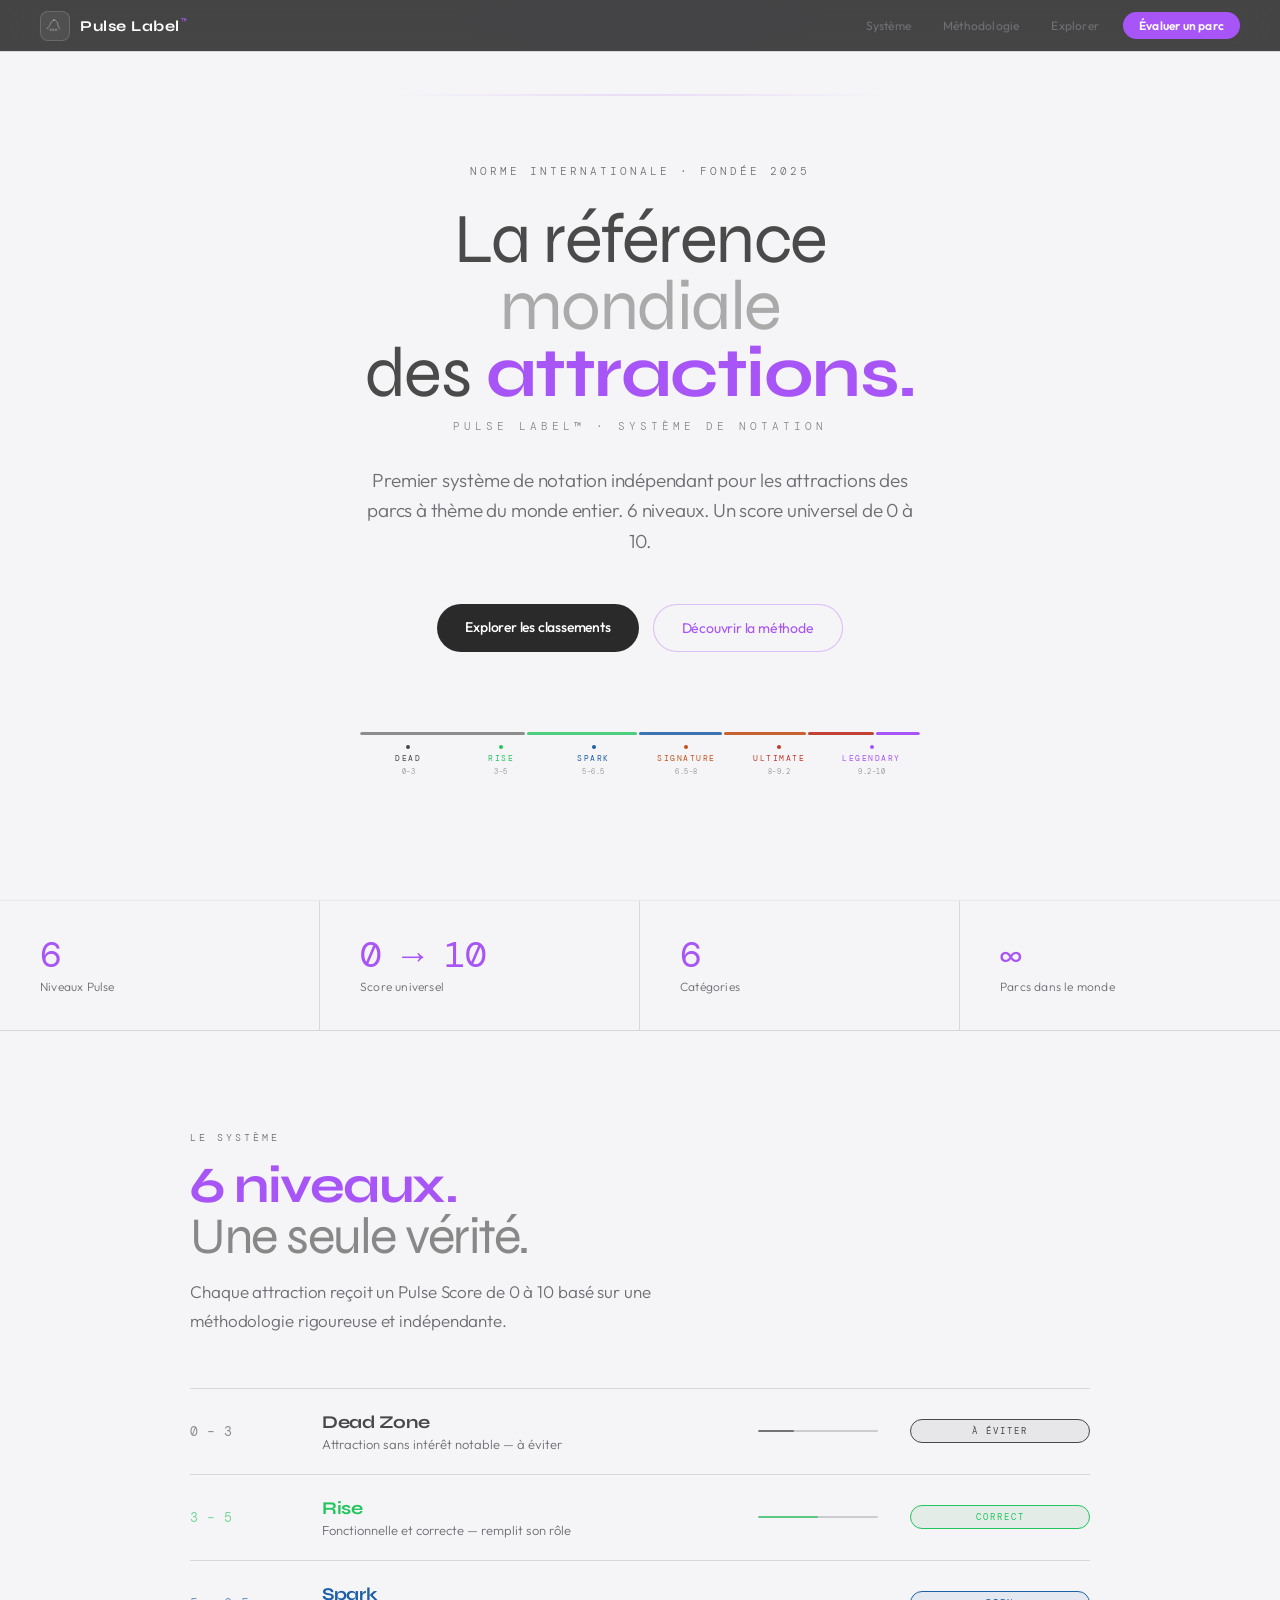
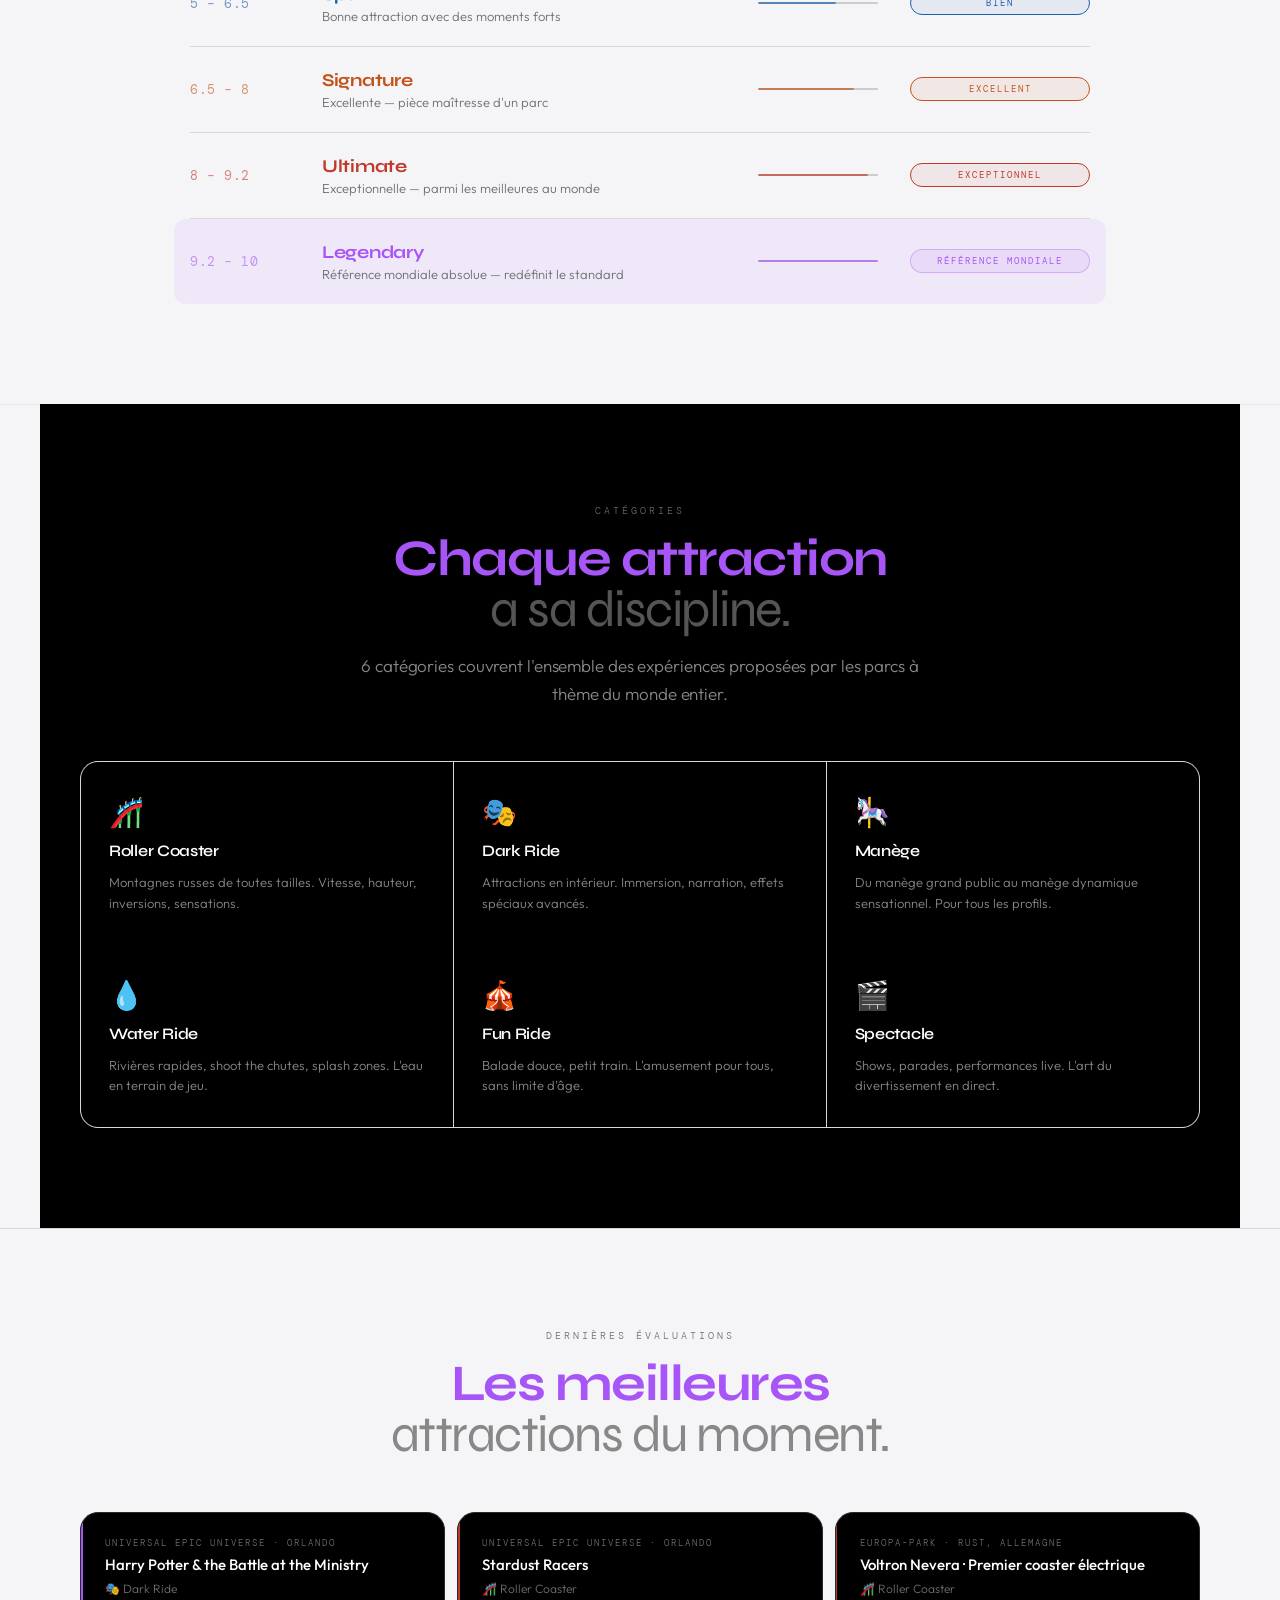
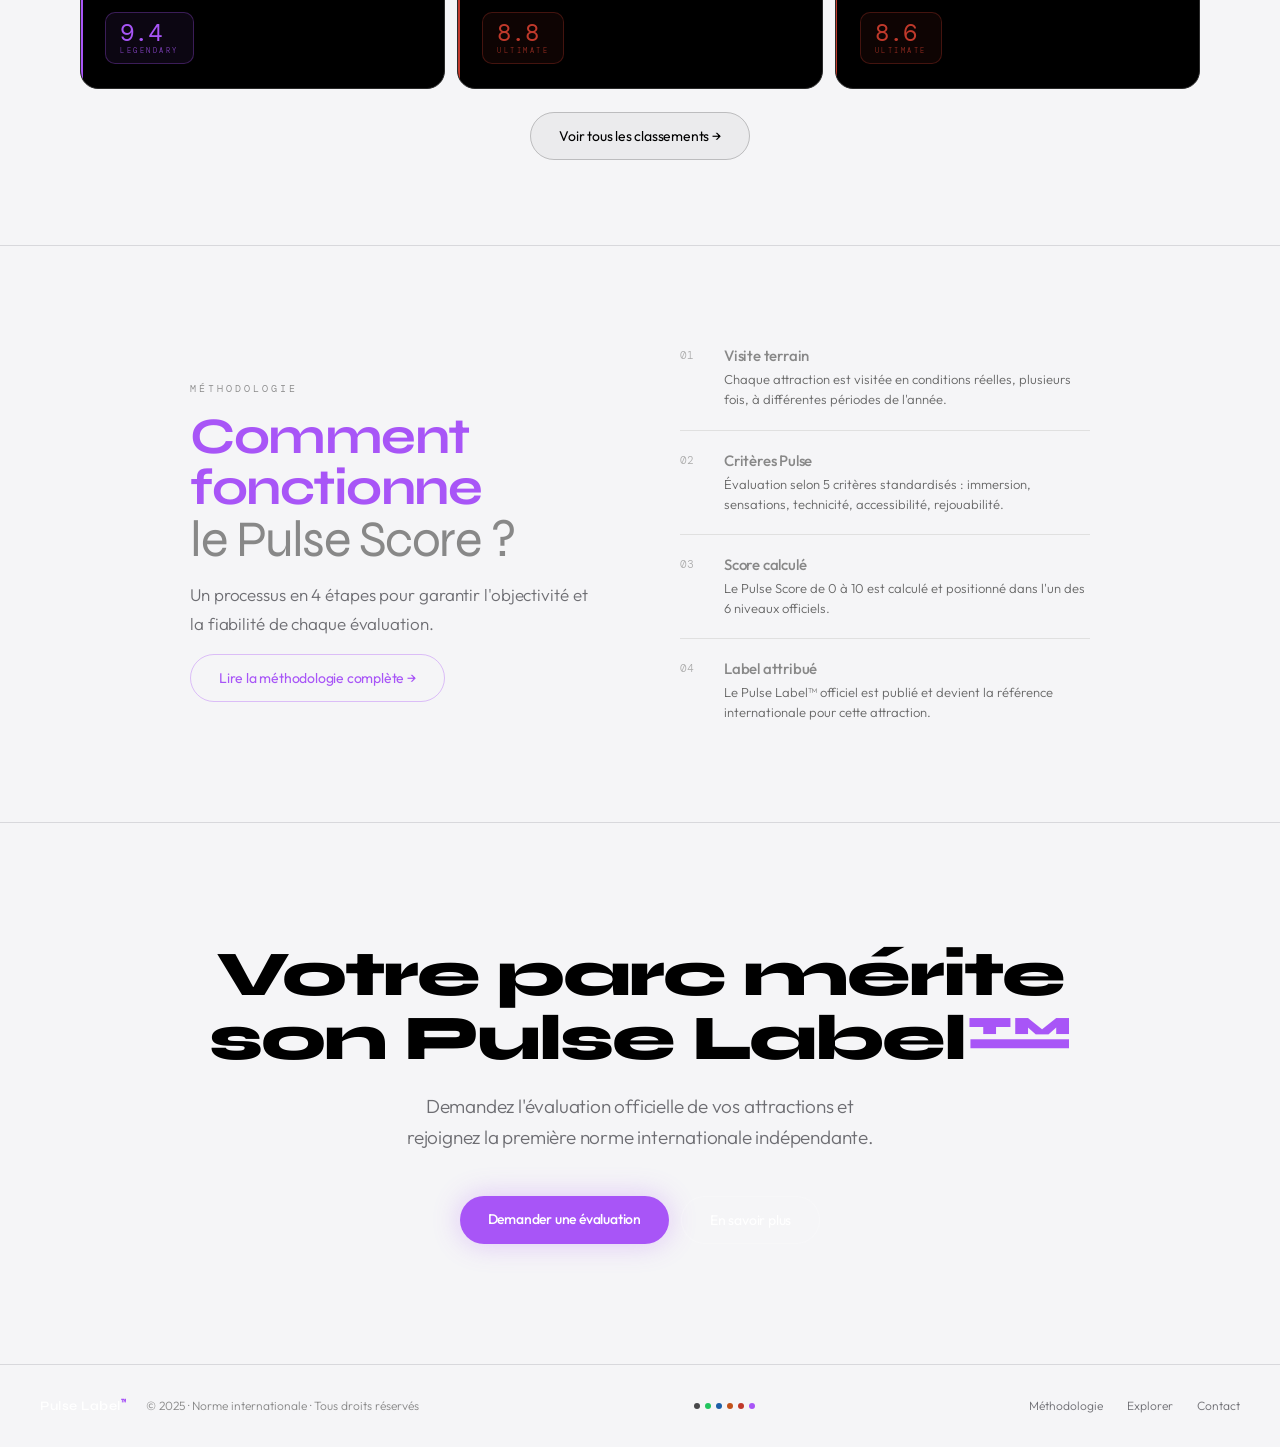
==== index.html @ fec99bea "version 3.0" ====
<!DOCTYPE html>
<html lang="fr">
<head>
<meta charset="UTF-8">
<meta name="viewport" content="width=device-width, initial-scale=1.0">
<title>Pulse Label™ — La norme mondiale des attractions</title>
<meta name="description" content="Pulse Label™ est le premier système de notation indépendant pour les attractions des parcs à thème du monde entier. 6 niveaux. Un score universel de 0 à 10.">
<link rel="preconnect" href="https://fonts.googleapis.com">
<link rel="preconnect" href="https://fonts.gstatic.com" crossorigin>
<link href="https://fonts.googleapis.com/css2?family=Syne:wght@300;400;500;600;700;800&family=DM+Mono:wght@300;400;500&family=Outfit:wght@300;400;500&display=swap" rel="stylesheet">
<style>
/* ── RESET ── */
*,*::before,*::after{margin:0;padding:0;box-sizing:border-box;}
:root{
  --bg:    #f5f5f7;
  --bg1:   #efefef;
  --bg2:   #e8e8ec;
  --line:  #d8d8dc;
  --line2: #cccccc;
  --line3: #bbbbbb;
  --text:  #0a0a0a;
  --soft:  #6e6e73;
  --dim:   #888888;
  --v:     #a855f7;
  --vf:    rgba(168,85,247,.08);

  --dead:  #48484a;
  --rise:  #22c55e;
  --spark: #1d5fa8;
  --sig:   #c2521a;
  --ult:   #c0392b;
  --leg:   #a855f7;

  --f-head: 'Syne', 'Segoe UI', Arial, sans-serif;
  --f-body: 'Outfit', 'Segoe UI', Arial, sans-serif;
  --f-mono: 'DM Mono', 'Courier New', monospace;
  --ease: cubic-bezier(.25,.1,.25,1);
}

html { font-size: 16px; -webkit-font-smoothing: antialiased; scroll-behavior: smooth; }
body { background: var(--bg); color: var(--text); font-family: var(--f-body); overflow-x: hidden; }

/* ── NAV ── */
nav {
  position: fixed; top: 0; left: 0; right: 0; z-index: 200;
  height: 52px; padding: 0 40px;
  display: flex; align-items: center; justify-content: space-between;
  background: rgba(0,0,0,.72); backdrop-filter: saturate(180%) blur(20px);
  border-bottom: .5px solid var(--line);
}
.logo { display: flex; align-items: center; gap: 10px; text-decoration: none; }
.logo-mark {
  width: 30px; height: 30px; border-radius: 8px;
  background: rgba(255,255,255,.06);
  border: .5px solid rgba(255,255,255,.15);
  display: flex; align-items: center; justify-content: center;
  flex-shrink: 0;
}
.logo-text {
  font-family: var(--f-head); font-size: 15px; font-weight: 700;
  color: #fff; letter-spacing: .5px;
}
.logo-tm {
  font-family: var(--f-mono); font-size: 9px; color: var(--v);
  vertical-align: super; margin-left: 1px; font-weight: 300;
}
.nav-links { display: flex; align-items: center; gap: 0; }
.nav-links a {
  font-size: 12px; color: var(--soft); text-decoration: none;
  padding: 0 16px; height: 52px; display: flex; align-items: center;
  letter-spacing: .2px; transition: color .2s var(--ease);
  font-weight: 400;
}
.nav-links a:hover { color: var(--text); }
.nav-cta {
  background: var(--v) !important; color: #fff !important;
  padding: 6px 16px !important; height: auto !important;
  border-radius: 980px; font-size: 12px !important;
  font-weight: 600 !important; letter-spacing: .2px !important;
  margin-left: 8px; transition: background .2s var(--ease) !important;
}
.nav-cta:hover { background: #9333ea !important; }

/* ── HERO ── */
.hero {
  min-height: 100vh;
  display: flex; flex-direction: column;
  align-items: center; justify-content: center;
  padding: 120px 40px 80px;
  text-align: center;
  position: relative; overflow: hidden;
}

/* ── HERO GLOW — radial halo subtil ── */
.hero-light {
  position: absolute;
  top: -20%; left: 50%; transform: translateX(-50%);
  width: 700px; height: 500px;
  background: radial-gradient(ellipse 50% 40% at 50% 20%,
    rgba(168,85,247,.07) 0%,
    rgba(168,85,247,.03) 50%,
    transparent 70%);
  pointer-events: none;
}
.hero-light::before {
  content: '';
  position: absolute;
  top: 55%; left: 50%; transform: translate(-50%,-50%);
  width: 500px; height: 1px;
  background: linear-gradient(90deg,
    transparent 0%,
    rgba(168,85,247,.2) 30%,
    rgba(168,85,247,.3) 50%,
    rgba(168,85,247,.2) 70%,
    transparent 100%);
}
.hero-light::after { display: none; }

.hero-body { position: relative; z-index: 1; max-width: 680px; }

.hero-eyebrow {
  font-family: var(--f-mono); font-size: 11px; font-weight: 300;
  color: var(--soft); letter-spacing: 3px; text-transform: uppercase;
  margin-bottom: 28px; display: block;
}

.hero-h1 {
  font-family: var(--f-head);
  font-size: clamp(36px, 5.5vw, 72px);
  font-weight: 700; line-height: .95;
  letter-spacing: -1.5px; color: #ffffff;
  margin-bottom: 12px;
}
.hero-h1 .muted { color: #aaaaaa; font-weight: 400; }
.hero-h1 .v {
  color: var(--v);
}

.hero-tm-line {
  font-family: var(--f-mono); font-size: 11px; font-weight: 300;
  color: var(--dim); letter-spacing: 4px; text-transform: uppercase;
  margin-bottom: 32px;
}

.hero-sub {
  font-size: 19px; font-weight: 300; color: var(--soft);
  line-height: 1.6; max-width: 560px; margin: 0 auto 48px;
  letter-spacing: -.2px;
}

.hero-btns {
  display: flex; gap: 14px; justify-content: center;
  flex-wrap: wrap; margin-bottom: 80px;
}
.btn-fill {
  background: var(--v); color: #fff;
  padding: 14px 28px; border-radius: 980px;
  font-size: 14px; font-weight: 500; letter-spacing: -.2px;
  text-decoration: none; transition: background .2s var(--ease);
  box-shadow: 0 0 28px rgba(168,85,247,.3);
}
.btn-fill:hover { background: #9333ea; }
.btn-line {
  border: 1px solid rgba(255,255,255,.18); color: #fff;
  padding: 14px 28px; border-radius: 980px;
  font-size: 14px; font-weight: 400; letter-spacing: -.2px;
  text-decoration: none; background: rgba(255,255,255,.04);
  transition: border-color .2s var(--ease), background .2s;
}
.btn-line:hover { border-color: rgba(255,255,255,.4); background: rgba(255,255,255,.08); }

/* Score spectrum — barre premium */
.spectrum {
  display: flex; flex-direction: column;
  align-items: center; gap: 10px;
  width: 100%; max-width: 560px;
  margin: 0 auto;
}
.spectrum-bar {
  display: flex; width: 100%; height: 3px;
  border-radius: 3px; overflow: hidden; gap: 2px;
}
.spectrum-seg {
  flex: 1; border-radius: 3px;
  transition: flex .3s var(--ease), opacity .3s;
}
.spectrum-seg:hover { flex: 1.8; opacity: 1 !important; }
.spectrum-labels {
  display: flex; width: 100%; justify-content: space-between;
  padding: 0 2px;
}
.sp-lbl {
  display: flex; flex-direction: column; align-items: center; gap: 4px;
  flex: 1;
}
.sp-lbl-dot {
  width: 4px; height: 4px; border-radius: 50%;
}
.sp-lbl-name {
  font-family: var(--f-mono); font-size: 8px; font-weight: 400;
  letter-spacing: 1.5px; text-transform: uppercase;
  white-space: nowrap;
}
.sp-lbl-score {
  font-family: var(--f-mono); font-size: 7px; font-weight: 300;
  color: var(--dim); letter-spacing: .5px;
}

/* ── DIVIDER ── */
.rule { height: .5px; background: var(--line); }

/* ── STATS ── */
.stats {
  display: grid; grid-template-columns: repeat(4,1fr);
  border-bottom: .5px solid var(--line);
}
.stat {
  padding: 36px 40px; border-right: .5px solid var(--line);
  display: flex; flex-direction: column; gap: 6px;
}
.stat:last-child { border-right: none; }
.stat-n {
  font-family: var(--f-mono); font-size: 36px; font-weight: 400;
  color: var(--v); line-height: 1; letter-spacing: -1px;
}
.stat-l {
  font-size: 12px; font-weight: 300; color: var(--soft);
  letter-spacing: .2px;
}

/* ── SECTION WRAPPER ── */
.section {
  max-width: 980px; margin: 0 auto;
  padding: 100px 40px;
}
.section-wide {
  max-width: 1200px; margin: 0 auto;
  padding: 100px 40px;
}
.section-center { text-align: center; }
.section-center .sec-sub { margin: 0 auto; }

.sec-eyebrow {
  font-family: var(--f-mono); font-size: 10px; font-weight: 300;
  color: var(--soft); letter-spacing: 3px; text-transform: uppercase;
  margin-bottom: 16px; display: block;
}
.sec-h2 {
  font-family: var(--f-head); font-size: clamp(32px,4vw,52px);
  font-weight: 700; color: inherit; line-height: 1.0;
  letter-spacing: -1.5px; margin-bottom: 16px;
}
.sec-h2 em { font-style: normal; color: var(--dim); font-weight: 300; }
.sec-sub {
  font-size: 17px; font-weight: 300; color: var(--soft);
  line-height: 1.7; max-width: 560px; letter-spacing: -.1px;
}

/* ── LEVELS ── */
.levels-wrap { border-top: .5px solid var(--line); }
.level-row {
  display: grid; grid-template-columns: 100px 1fr 120px 180px;
  align-items: center; gap: 32px;
  padding: 22px 0; border-bottom: .5px solid var(--line);
  transition: background .2s var(--ease);
}
.level-row:hover { background: var(--bg1); padding-left: 16px; padding-right: 16px; margin: 0 -16px; border-radius: 12px; }
.level-row:last-child { border-bottom: none; }
.lr-num {
  font-family: var(--f-mono); font-size: 13px; font-weight: 400;
  letter-spacing: .5px; opacity: .6;
}
.lr-body {}
.lr-name {
  font-family: var(--f-head); font-size: 18px; font-weight: 700;
  letter-spacing: -.3px; margin-bottom: 3px;
}
.lr-desc { font-size: 13px; font-weight: 300; color: var(--soft); }
.lr-bar-track {
  height: 2px; background: var(--line2); border-radius: 2px; overflow: hidden;
}
.lr-bar { height: 100%; border-radius: 2px; opacity: .65; }
.lr-tag {
  font-family: var(--f-mono); font-size: 9px; font-weight: 400;
  letter-spacing: 2px; text-transform: uppercase;
  padding: 5px 12px; border-radius: 980px; border: .5px solid;
  text-align: center; white-space: nowrap;
}

/* ── CATEGORIES ── */
.cat-grid {
  display: grid; grid-template-columns: repeat(3,1fr);
  gap: .5px; background: var(--line);
  border: .5px solid var(--line); border-radius: 18px; overflow: hidden;
  margin-top: 52px;
}
.cat-cell {
  background: #000; padding: 32px 28px;
  display: flex; flex-direction: column; gap: 12px;
  transition: background .25s var(--ease);
}
.cat-cell:hover { background: #1a1a1a; }
.cat-icon { font-size: 28px; }
.cat-name {
  font-family: var(--f-head); font-size: 16px; font-weight: 600;
  color: #fff; letter-spacing: -.3px;
}
.cat-desc { font-size: 13px; font-weight: 300; color: #888; line-height: 1.55; }

/* ── SHOWCASE ── */
.sc-grid {
  display: grid; grid-template-columns: repeat(3,1fr);
  gap: 12px; margin-top: 52px;
}
.sc-card {
  background: #000; border: .5px solid #2a2a2a;
  border-radius: 18px; padding: 24px;
  display: flex; flex-direction: column; gap: 6px;
  transition: border-color .2s var(--ease), transform .25s var(--ease);
  position: relative; overflow: hidden;
}
.sc-card::before {
  content: ''; position: absolute; left: 0; top: 0; bottom: 0;
  width: 1.5px; border-radius: 18px 0 0 18px;
}
.sc-card:hover { border-color: #444; transform: translateY(-3px); }
.sc-park {
  font-family: var(--f-mono); font-size: 9px; font-weight: 300;
  color: var(--soft); letter-spacing: 2px; text-transform: uppercase;
}
.sc-name { font-size: 15px; font-weight: 500; color: #fff; line-height: 1.3; flex: 1; }
.sc-cat { font-size: 12px; font-weight: 300; color: var(--soft); margin-bottom: 10px; }
.sc-badge {
  display: inline-flex; flex-direction: column; gap: 1px;
  padding: 8px 14px; border-radius: 10px; border: .5px solid;
  align-self: flex-start;
}
.sc-score { font-family: var(--f-mono); font-size: 24px; font-weight: 400; line-height: 1; }
.sc-level { font-family: var(--f-mono); font-size: 7px; font-weight: 300; letter-spacing: 2.5px; text-transform: uppercase; opacity: .8; }

/* ── METHOD STRIP ── */
.method-strip {
  border-top: .5px solid var(--line);
  border-bottom: .5px solid var(--line);
}
.method-inner {
  max-width: 980px; margin: 0 auto; padding: 80px 40px;
  display: grid; grid-template-columns: 1fr 1fr;
  gap: 80px; align-items: center; color: #000;
}
.method-steps { display: flex; flex-direction: column; gap: 0; }
.method-step {
  display: flex; align-items: flex-start; gap: 20px;
  padding: 20px 0; border-bottom: .5px solid #e0e0e0;
}
.method-step:last-child { border-bottom: none; }
.ms-num {
  font-family: var(--f-mono); font-size: 11px; font-weight: 300;
  color: #aaa; min-width: 24px; padding-top: 2px;
}
.ms-body {}
.ms-title { font-size: 15px; font-weight: 500; color: #fff; margin-bottom: 4px; letter-spacing: -.2px; }
.ms-desc { font-size: 13px; font-weight: 300; color: #666; line-height: 1.55; }

/* ── CTA ── */
.cta-sec {
  text-align: center; padding: 120px 40px;
  position: relative; overflow: hidden;
}
.cta-light {
  position: absolute; bottom: 0; left: 50%; transform: translateX(-50%);
  width: 1px; height: 50%;
  background: linear-gradient(0deg, transparent 0%, rgba(168,85,247,.4) 60%, transparent 100%);
  pointer-events: none;
}
.cta-sec h2 {
  font-family: var(--f-head); font-size: clamp(36px,5vw,64px);
  font-weight: 700; color: #fff; letter-spacing: -2px;
  line-height: 1.0; margin-bottom: 20px;
  position: relative; z-index: 1;
}
.cta-sec h2 .v { color: var(--v); }
.cta-sec p {
  font-size: 19px; font-weight: 300; color: var(--soft);
  max-width: 480px; margin: 0 auto 44px; line-height: 1.6;
  letter-spacing: -.2px; position: relative; z-index: 1;
}
.cta-btns { display: flex; gap: 12px; justify-content: center; position: relative; z-index: 1; }

/* ── FOOTER ── */
footer {
  border-top: .5px solid var(--line);
  padding: 32px 40px; background: var(--bg);
  display: flex; align-items: center;
  justify-content: space-between; flex-wrap: wrap; gap: 16px;
}
.ft-left { display: flex; align-items: center; gap: 20px; }
.ft-name {
  font-family: var(--f-head); font-size: 13px; font-weight: 600;
  color: #fff; letter-spacing: .5px;
}
.ft-tm { font-family: var(--f-mono); font-size: 8px; color: var(--v); vertical-align: super; }
.ft-copy { font-size: 12px; font-weight: 300; color: #888; }
.ft-dots { display: flex; gap: 5px; align-items: center; }
.fd { width: 6px; height: 6px; border-radius: 50%; }
.ft-links { display: flex; gap: 24px; }
.ft-links a {
  font-size: 12px; font-weight: 300; color: var(--soft);
  text-decoration: none; transition: color .2s;
}
.ft-links a:hover { color: var(--text); }

/* ── REVEAL ── */
.reveal { opacity: 0; transform: translateY(16px); transition: opacity .7s var(--ease), transform .7s var(--ease); }
.reveal.in { opacity: 1; transform: none; }
.d1{transition-delay:.06s}.d2{transition-delay:.12s}.d3{transition-delay:.18s}
.d4{transition-delay:.24s}.d5{transition-delay:.30s}.d6{transition-delay:.36s}

/* ── RESPONSIVE ── */
@media(max-width:900px){
  /* Nav */
  nav { padding: 0 20px; height: 48px; }
  .nav-links { display: none; }
  .logo-text { font-size: 13px; }

  /* Hero */
  .hero { padding: 88px 20px 52px; }
  .hero-body { max-width: 100%; }
  .hero-eyebrow { font-size: 9px; letter-spacing: 2px; margin-bottom: 20px; }
  .hero-h1 { letter-spacing: -1px; margin-bottom: 10px; }
  .hero-tm-line { font-size: 9px; letter-spacing: 2px; margin-bottom: 20px; }
  .hero-sub { font-size: 15px; margin-bottom: 32px; max-width: 100%; }
  .hero-btns {
    margin-bottom: 44px; flex-direction: column;
    align-items: stretch; gap: 10px;
  }
  .btn-fill, .btn-line {
    width: 100%; text-align: center;
    padding: 14px 20px; font-size: 13px;
    display: flex; align-items: center; justify-content: center;
  }

  /* Spectrum */
  .spectrum { max-width: 100%; }
  .sp-lbl-score { display: none; }
  .sp-lbl-name { font-size: 7px; letter-spacing: 1px; }

  /* Stats */
  .stats { grid-template-columns: 1fr 1fr; }
  .stat {
    border-right: none; border-bottom: .5px solid var(--line);
    padding: 20px 16px;
  }
  .stat-n { font-size: 26px; }
  .stat-l { font-size: 10px; }

  /* Sections */
  .section { padding: 56px 20px; }
  .section-wide { padding: 56px 20px; }
  .sec-eyebrow { font-size: 9px; }
  .sec-h2 { font-size: clamp(26px, 7vw, 40px); letter-spacing: -.5px; }
  .sec-lead { font-size: 14px; max-width: 100%; }

  /* Levels */
  .level-row {
    grid-template-columns: 72px 1fr;
    gap: 12px; padding: 14px 0;
  }
  .lr-bar-track, .lr-tag { display: none; }
  .lr-num { font-size: 11px; }
  .lr-name { font-size: 15px; }
  .lr-desc { font-size: 12px; }

  /* Categories */
  .cat-grid { grid-template-columns: 1fr 1fr; gap: .5px; }
  .cat-cell { padding: 20px 16px; }
  .cat-icon { font-size: 22px; }
  .cat-name { font-size: 13px; }
  .cat-desc { font-size: 11px; }

  /* Showcase */
  .sc-grid { grid-template-columns: 1fr; gap: 10px; }
  .sc-card { padding: 18px; }
  .sc-park { font-size: 8px; }
  .sc-name { font-size: 13px; }

  /* Method */
  .method-strip .method-inner {
    grid-template-columns: 1fr; gap: 32px;
    padding: 56px 20px;
  }
  .ms-title { font-size: 14px; }
  .ms-desc { font-size: 12px; }

  /* CTA */
  .cta-sec { padding: 72px 20px; }
  .cta-sec h2 { font-size: clamp(28px, 7vw, 44px); letter-spacing: -.5px; }
  .cta-sec p { font-size: 15px; }
  .cta-btns { flex-direction: column; align-items: stretch; gap: 10px; }
  .cta-btns .btn-fill, .cta-btns .btn-line {
    width: 100%; text-align: center;
    display: flex; align-items: center; justify-content: center;
  }

  /* Footer */
  footer {
    padding: 28px 20px; flex-direction: column;
    text-align: center; gap: 16px;
  }
  .ft-left { flex-direction: column; gap: 6px; align-items: center; }
  .ft-links { justify-content: center; flex-wrap: wrap; gap: 16px; }
  .ft-dots { justify-content: center; }
}

@media(max-width:480px){
  .hero-h1 { letter-spacing: -.5px; }
  .cat-grid { grid-template-columns: 1fr; }
  .stats { grid-template-columns: 1fr 1fr; }
  .sp-lbl-name { font-size: 6px; }
}
</style>
</head>
<body>

<!-- ── NAV ── -->
<nav>
  <a href="/" class="logo">
    <div class="logo-mark">
      <svg width="20" height="13" viewBox="0 0 260 180" fill="none">
        <path d="M20 128 C30 128 38 118 50 100 C60 84 68 64 80 44 C90 28 100 18 114 14 C128 10 140 18 152 34 C164 50 170 76 176 104 C180 118 184 128 196 128" stroke="#ffffff" stroke-width="5" stroke-linecap="round" fill="none"/>
        <line x1="20" y1="140" x2="196" y2="140" stroke="#ffffff" stroke-width="3.5" stroke-linecap="round" opacity=".35"/>
        <circle cx="72"  cy="152" r="10" stroke="#ffffff" stroke-width="3.5" fill="none"/>
        <circle cx="108" cy="152" r="10" stroke="#ffffff" stroke-width="3.5" fill="none"/>
        <circle cx="144" cy="152" r="10" stroke="#ffffff" stroke-width="3.5" fill="none"/>
        <circle cx="114" cy="14" r="7" fill="#ffffff"/>
      </svg>
    </div>
    <span class="logo-text">Pulse Label<span class="logo-tm">™</span></span>
  </a>
  <div class="nav-links">
    <a href="#system">Système</a>
    <a href="pages/methodologie.html">Méthodologie</a>
    <a href="pages/explorer.html">Explorer</a>
    <a href="mailto:contact@thepulselabel.com" class="nav-cta">Évaluer un parc</a>
  </div>
</nav>

<!-- ── HERO ── -->
<section class="hero">
  <div class="hero-light"></div>
  <div class="hero-body">
    <span class="hero-eyebrow reveal">Norme internationale · Fondée 2025</span>
    <h1 class="hero-h1 reveal d1">
      <span style="color:#4a4a4a;font-weight:300;">La référence</span><br>
      <span class="muted">mondiale</span><br>
      <span style="color:#4a4a4a;font-weight:300;">des</span> <span class="v">attractions.</span>
    </h1>
    <div class="hero-tm-line reveal d2">Pulse Label™ · Système de notation</div>
    <p class="hero-sub reveal d3">
      Premier système de notation indépendant pour les attractions des parcs à thème du monde entier. 6 niveaux. Un score universel de 0 à 10.
    </p>
    <div class="hero-btns reveal d4">
      <a href="pages/explorer.html" class="btn-fill" style="background:#2a2a2a;color:#fff;box-shadow:none;">Explorer les classements</a>
      <a href="pages/methodologie.html" class="btn-line" style="color:var(--v);border-color:rgba(168,85,247,.35);">Découvrir la méthode</a>
    </div>
    <!-- Score spectrum — barre premium -->
    <div class="spectrum reveal d5">
      <div class="spectrum-bar">
        <div class="spectrum-seg" style="background:var(--dead);opacity:.6;flex:3"></div>
        <div class="spectrum-seg" style="background:var(--rise);opacity:.8;flex:2"></div>
        <div class="spectrum-seg" style="background:var(--spark);opacity:.85;flex:1.5"></div>
        <div class="spectrum-seg" style="background:var(--sig);opacity:.9;flex:1.5"></div>
        <div class="spectrum-seg" style="background:var(--ult);opacity:.95;flex:1.2"></div>
        <div class="spectrum-seg" style="background:var(--leg);opacity:1;flex:.8"></div>
      </div>
      <div class="spectrum-labels">
        <div class="sp-lbl">
          <div class="sp-lbl-dot" style="background:var(--dead)"></div>
          <div class="sp-lbl-name" style="color:var(--dead)">Dead</div>
          <div class="sp-lbl-score">0–3</div>
        </div>
        <div class="sp-lbl">
          <div class="sp-lbl-dot" style="background:var(--rise)"></div>
          <div class="sp-lbl-name" style="color:var(--rise)">Rise</div>
          <div class="sp-lbl-score">3–5</div>
        </div>
        <div class="sp-lbl">
          <div class="sp-lbl-dot" style="background:var(--spark)"></div>
          <div class="sp-lbl-name" style="color:var(--spark)">Spark</div>
          <div class="sp-lbl-score">5–6.5</div>
        </div>
        <div class="sp-lbl">
          <div class="sp-lbl-dot" style="background:var(--sig)"></div>
          <div class="sp-lbl-name" style="color:var(--sig)">Signature</div>
          <div class="sp-lbl-score">6.5–8</div>
        </div>
        <div class="sp-lbl">
          <div class="sp-lbl-dot" style="background:var(--ult)"></div>
          <div class="sp-lbl-name" style="color:var(--ult)">Ultimate</div>
          <div class="sp-lbl-score">8–9.2</div>
        </div>
        <div class="sp-lbl">
          <div class="sp-lbl-dot" style="background:var(--leg)"></div>
          <div class="sp-lbl-name" style="color:var(--leg)">Legendary</div>
          <div class="sp-lbl-score">9.2–10</div>
        </div>
      </div>
    </div>
  </div>
</section>

<div style="height:.5px;background:#e8e8e4;"></div>

<!-- ── STATS ── -->
<div class="stats">
  <div class="stat reveal"><div class="stat-n" style="color:var(--v)">6</div><div class="stat-l">Niveaux Pulse</div></div>
  <div class="stat reveal d1"><div class="stat-n" style="color:var(--v)">0 → 10</div><div class="stat-l">Score universel</div></div>
  <div class="stat reveal d2"><div class="stat-n" style="color:var(--v)">6</div><div class="stat-l">Catégories</div></div>
  <div class="stat reveal d3"><div class="stat-n" style="color:var(--v)">∞</div><div class="stat-l">Parcs dans le monde</div></div>
</div>

<!-- ── LEVELS ── -->
<div class="section" id="system">
  <span class="sec-eyebrow reveal">Le système</span>
  <h2 class="sec-h2 reveal d1"><span style="color:var(--v)">6 niveaux.</span><br><em>Une seule vérité.</em></h2>
  <p class="sec-sub reveal d2">Chaque attraction reçoit un Pulse Score de 0 à 10 basé sur une méthodologie rigoureuse et indépendante.</p>

  <div class="levels-wrap" style="margin-top:52px;">
    <div class="level-row reveal">
      <span class="lr-num" style="color:var(--dead)">0 – 3</span>
      <div class="lr-body"><div class="lr-name" style="color:var(--dead)">Dead Zone</div><div class="lr-desc">Attraction sans intérêt notable — à éviter</div></div>
      <div class="lr-bar-track"><div class="lr-bar" style="width:30%;background:var(--dead)"></div></div>
      <span class="lr-tag" style="color:var(--dead);border-color:var(--dead);background:rgba(72,72,74,.08)">À éviter</span>
    </div>
    <div class="level-row reveal d1">
      <span class="lr-num" style="color:var(--rise)">3 – 5</span>
      <div class="lr-body"><div class="lr-name" style="color:var(--rise)">Rise</div><div class="lr-desc">Fonctionnelle et correcte — remplit son rôle</div></div>
      <div class="lr-bar-track"><div class="lr-bar" style="width:50%;background:var(--rise)"></div></div>
      <span class="lr-tag" style="color:var(--rise);border-color:var(--rise);background:rgba(29,122,58,.08)">Correct</span>
    </div>
    <div class="level-row reveal d2">
      <span class="lr-num" style="color:var(--spark)">5 – 6.5</span>
      <div class="lr-body"><div class="lr-name" style="color:var(--spark)">Spark</div><div class="lr-desc">Bonne attraction avec des moments forts</div></div>
      <div class="lr-bar-track"><div class="lr-bar" style="width:65%;background:var(--spark)"></div></div>
      <span class="lr-tag" style="color:var(--spark);border-color:var(--spark);background:rgba(29,95,168,.08)">Bien</span>
    </div>
    <div class="level-row reveal d3">
      <span class="lr-num" style="color:var(--sig)">6.5 – 8</span>
      <div class="lr-body"><div class="lr-name" style="color:var(--sig)">Signature</div><div class="lr-desc">Excellente — pièce maîtresse d'un parc</div></div>
      <div class="lr-bar-track"><div class="lr-bar" style="width:80%;background:var(--sig)"></div></div>
      <span class="lr-tag" style="color:var(--sig);border-color:var(--sig);background:rgba(194,82,26,.08)">Excellent</span>
    </div>
    <div class="level-row reveal d4">
      <span class="lr-num" style="color:var(--ult)">8 – 9.2</span>
      <div class="lr-body"><div class="lr-name" style="color:var(--ult)">Ultimate</div><div class="lr-desc">Exceptionnelle — parmi les meilleures au monde</div></div>
      <div class="lr-bar-track"><div class="lr-bar" style="width:92%;background:var(--ult)"></div></div>
      <span class="lr-tag" style="color:var(--ult);border-color:var(--ult);background:rgba(192,57,43,.08)">Exceptionnel</span>
    </div>
    <div class="level-row reveal d5" style="background:var(--vf);border-radius:12px;padding-left:16px;padding-right:16px;margin:0 -16px;">
      <span class="lr-num" style="color:var(--leg)">9.2 – 10</span>
      <div class="lr-body"><div class="lr-name" style="color:var(--leg)">Legendary</div><div class="lr-desc">Référence mondiale absolue — redéfinit le standard</div></div>
      <div class="lr-bar-track"><div class="lr-bar" style="width:100%;background:var(--leg)"></div></div>
      <span class="lr-tag" style="color:var(--leg);border-color:rgba(168,85,247,.35);background:rgba(168,85,247,.08)">Référence mondiale</span>
    </div>
  </div>
</div>

<div style="height:.5px;background:#e8e8e4;"></div>

<!-- ── CATEGORIES ── -->
<div class="section-wide" id="categories" style="background:#000;color:#fff;">
  <div class="section-center">
    <span class="sec-eyebrow reveal" style="color:#666;">Catégories</span>
    <h2 class="sec-h2 reveal d1" style="color:#fff;"><span style="color:var(--v)">Chaque attraction</span><br><span style="color:#555;font-weight:300;">a sa discipline.</span></h2>
    <p class="sec-sub reveal d2" style="color:#888;">6 catégories couvrent l'ensemble des expériences proposées par les parcs à thème du monde entier.</p>
  </div>
  <div class="cat-grid">
    <div class="cat-cell reveal"><div class="cat-icon">🎢</div><div class="cat-name">Roller Coaster</div><div class="cat-desc">Montagnes russes de toutes tailles. Vitesse, hauteur, inversions, sensations.</div></div>
    <div class="cat-cell reveal d1"><div class="cat-icon">🎭</div><div class="cat-name">Dark Ride</div><div class="cat-desc">Attractions en intérieur. Immersion, narration, effets spéciaux avancés.</div></div>
    <div class="cat-cell reveal d2"><div class="cat-icon">🎠</div><div class="cat-name">Manège</div><div class="cat-desc">Du manège grand public au manège dynamique sensationnel. Pour tous les profils.</div></div>
    <div class="cat-cell reveal d3"><div class="cat-icon">💧</div><div class="cat-name">Water Ride</div><div class="cat-desc">Rivières rapides, shoot the chutes, splash zones. L'eau en terrain de jeu.</div></div>
    <div class="cat-cell reveal d4"><div class="cat-icon">🎪</div><div class="cat-name">Fun Ride</div><div class="cat-desc">Balade douce, petit train. L'amusement pour tous, sans limite d'âge.</div></div>
    <div class="cat-cell reveal d5"><div class="cat-icon">🎬</div><div class="cat-name">Spectacle</div><div class="cat-desc">Shows, parades, performances live. L'art du divertissement en direct.</div></div>
  </div>
</div>

<div style="height:.5px;background:var(--line);"></div>

<!-- ── SHOWCASE ── -->
<div class="section-wide" id="parcs">
  <div class="section-center">
    <span class="sec-eyebrow reveal">Dernières évaluations</span>
    <h2 class="sec-h2 reveal d1"><span style="color:var(--v)">Les meilleures</span><br><em>attractions du moment.</em></h2>
  </div>
  <div class="sc-grid">
    <div class="sc-card reveal" style="--accent:var(--leg)">
      <div style="position:absolute;left:0;top:0;bottom:0;width:1.5px;background:var(--leg);border-radius:18px 0 0 18px;"></div>
      <div class="sc-park">Universal Epic Universe · Orlando</div>
      <div class="sc-name">Harry Potter & the Battle at the Ministry</div>
      <div class="sc-cat">🎭 Dark Ride</div>
      <div class="sc-badge" style="border-color:rgba(168,85,247,.3);background:rgba(168,85,247,.07);">
        <span class="sc-score" style="color:var(--leg)">9.4</span>
        <span class="sc-level" style="color:var(--leg)">Legendary</span>
      </div>
    </div>
    <div class="sc-card reveal d1">
      <div style="position:absolute;left:0;top:0;bottom:0;width:1.5px;background:var(--ult);border-radius:18px 0 0 18px;"></div>
      <div class="sc-park">Universal Epic Universe · Orlando</div>
      <div class="sc-name">Stardust Racers</div>
      <div class="sc-cat">🎢 Roller Coaster</div>
      <div class="sc-badge" style="border-color:rgba(192,57,43,.3);background:rgba(192,57,43,.07);">
        <span class="sc-score" style="color:var(--ult)">8.8</span>
        <span class="sc-level" style="color:var(--ult)">Ultimate</span>
      </div>
    </div>
    <div class="sc-card reveal d2">
      <div style="position:absolute;left:0;top:0;bottom:0;width:1.5px;background:var(--ult);border-radius:18px 0 0 18px;"></div>
      <div class="sc-park">Europa-Park · Rust, Allemagne</div>
      <div class="sc-name">Voltron Nevera · Premier coaster électrique</div>
      <div class="sc-cat">🎢 Roller Coaster</div>
      <div class="sc-badge" style="border-color:rgba(192,57,43,.3);background:rgba(192,57,43,.07);">
        <span class="sc-score" style="color:var(--ult)">8.6</span>
        <span class="sc-level" style="color:var(--ult)">Ultimate</span>
      </div>
    </div>
  </div>
  <div style="text-align:center;margin-top:36px;" class="reveal d3">
    <a href="pages/explorer.html" class="btn-line" style="color:#000;border-color:rgba(0,0,0,.2);background:rgba(0,0,0,.04);">Voir tous les classements →</a>
  </div>
</div>

<div class="rule"></div>

<!-- ── METHOD ── -->
<div class="method-strip" id="methode">
  <div class="method-inner">
    <div>
      <span class="sec-eyebrow reveal" style="color:#888;">Méthodologie</span>
      <h2 class="sec-h2 reveal d1" style="color:#000;"><span style="color:var(--v)">Comment fonctionne</span><br><span style="color:#888;font-weight:300;">le Pulse Score ?</span></h2>
      <p class="sec-sub reveal d2">Un processus en 4 étapes pour garantir l'objectivité et la fiabilité de chaque évaluation.</p>
      <div style="margin-top:28px;" class="reveal d3">
        <a href="pages/methodologie.html" class="btn-line" style="color:var(--v);border-color:rgba(168,85,247,.35);">Lire la méthodologie complète →</a>
      </div>
    </div>
    <div class="method-steps reveal d2">
      <div class="method-step">
        <span class="ms-num">01</span>
        <div class="ms-body"><div class="ms-title" style="color:#888;">Visite terrain</div><div class="ms-desc">Chaque attraction est visitée en conditions réelles, plusieurs fois, à différentes périodes de l'année.</div></div>
      </div>
      <div class="method-step">
        <span class="ms-num">02</span>
        <div class="ms-body"><div class="ms-title" style="color:#888;">Critères Pulse</div><div class="ms-desc">Évaluation selon 5 critères standardisés : immersion, sensations, technicité, accessibilité, rejouabilité.</div></div>
      </div>
      <div class="method-step">
        <span class="ms-num">03</span>
        <div class="ms-body"><div class="ms-title" style="color:#888;">Score calculé</div><div class="ms-desc">Le Pulse Score de 0 à 10 est calculé et positionné dans l'un des 6 niveaux officiels.</div></div>
      </div>
      <div class="method-step">
        <span class="ms-num">04</span>
        <div class="ms-body"><div class="ms-title" style="color:#888;">Label attribué</div><div class="ms-desc">Le Pulse Label™ officiel est publié et devient la référence internationale pour cette attraction.</div></div>
      </div>
    </div>
  </div>
</div>

<!-- ── CTA ── -->
<div class="cta-sec" id="contact">
  <div class="cta-light" style="display:none;"></div>
  <h2 class="reveal" style="color:#000;font-weight:800;">Votre parc mérite<br>son Pulse Label<span style="color:var(--v)">™</span></h2>
  <p class="reveal d1">Demandez l'évaluation officielle de vos attractions et rejoignez la première norme internationale indépendante.</p>
  <div class="cta-btns reveal d2">
    <a href="mailto:contact@thepulselabel.com" class="btn-fill">Demander une évaluation</a>
    <a href="#system" class="btn-line">En savoir plus</a>
  </div>
</div>

<!-- ── FOOTER ── -->
<footer>
  <div class="ft-left">
    <span class="ft-name">Pulse Label<span class="ft-tm">™</span></span>
    <span class="ft-copy">© 2025 · Norme internationale · Tous droits réservés</span>
  </div>
  <div class="ft-dots">
    <div class="fd" style="background:var(--dead)"></div>
    <div class="fd" style="background:var(--rise)"></div>
    <div class="fd" style="background:var(--spark)"></div>
    <div class="fd" style="background:var(--sig)"></div>
    <div class="fd" style="background:var(--ult)"></div>
    <div class="fd" style="background:var(--leg)"></div>
  </div>
  <div class="ft-links">
    <a href="pages/methodologie.html">Méthodologie</a>
    <a href="pages/explorer.html">Explorer</a>
    <a href="mailto:contact@thepulselabel.com">Contact</a>
  </div>
</footer>

<script>
// Scroll reveal
const obs = new IntersectionObserver(entries => {
  entries.forEach(e => { if(e.isIntersecting) e.target.classList.add('in'); });
}, { threshold: 0.08 });
document.querySelectorAll('.reveal').forEach(el => obs.observe(el));

// Nav scroll
const nav = document.querySelector('nav');
window.addEventListener('scroll', () => {
  nav.style.borderBottomColor = window.scrollY > 40
    ? 'rgba(255,255,255,.06)' : 'var(--line)';
});
</script>
</body>
</html>
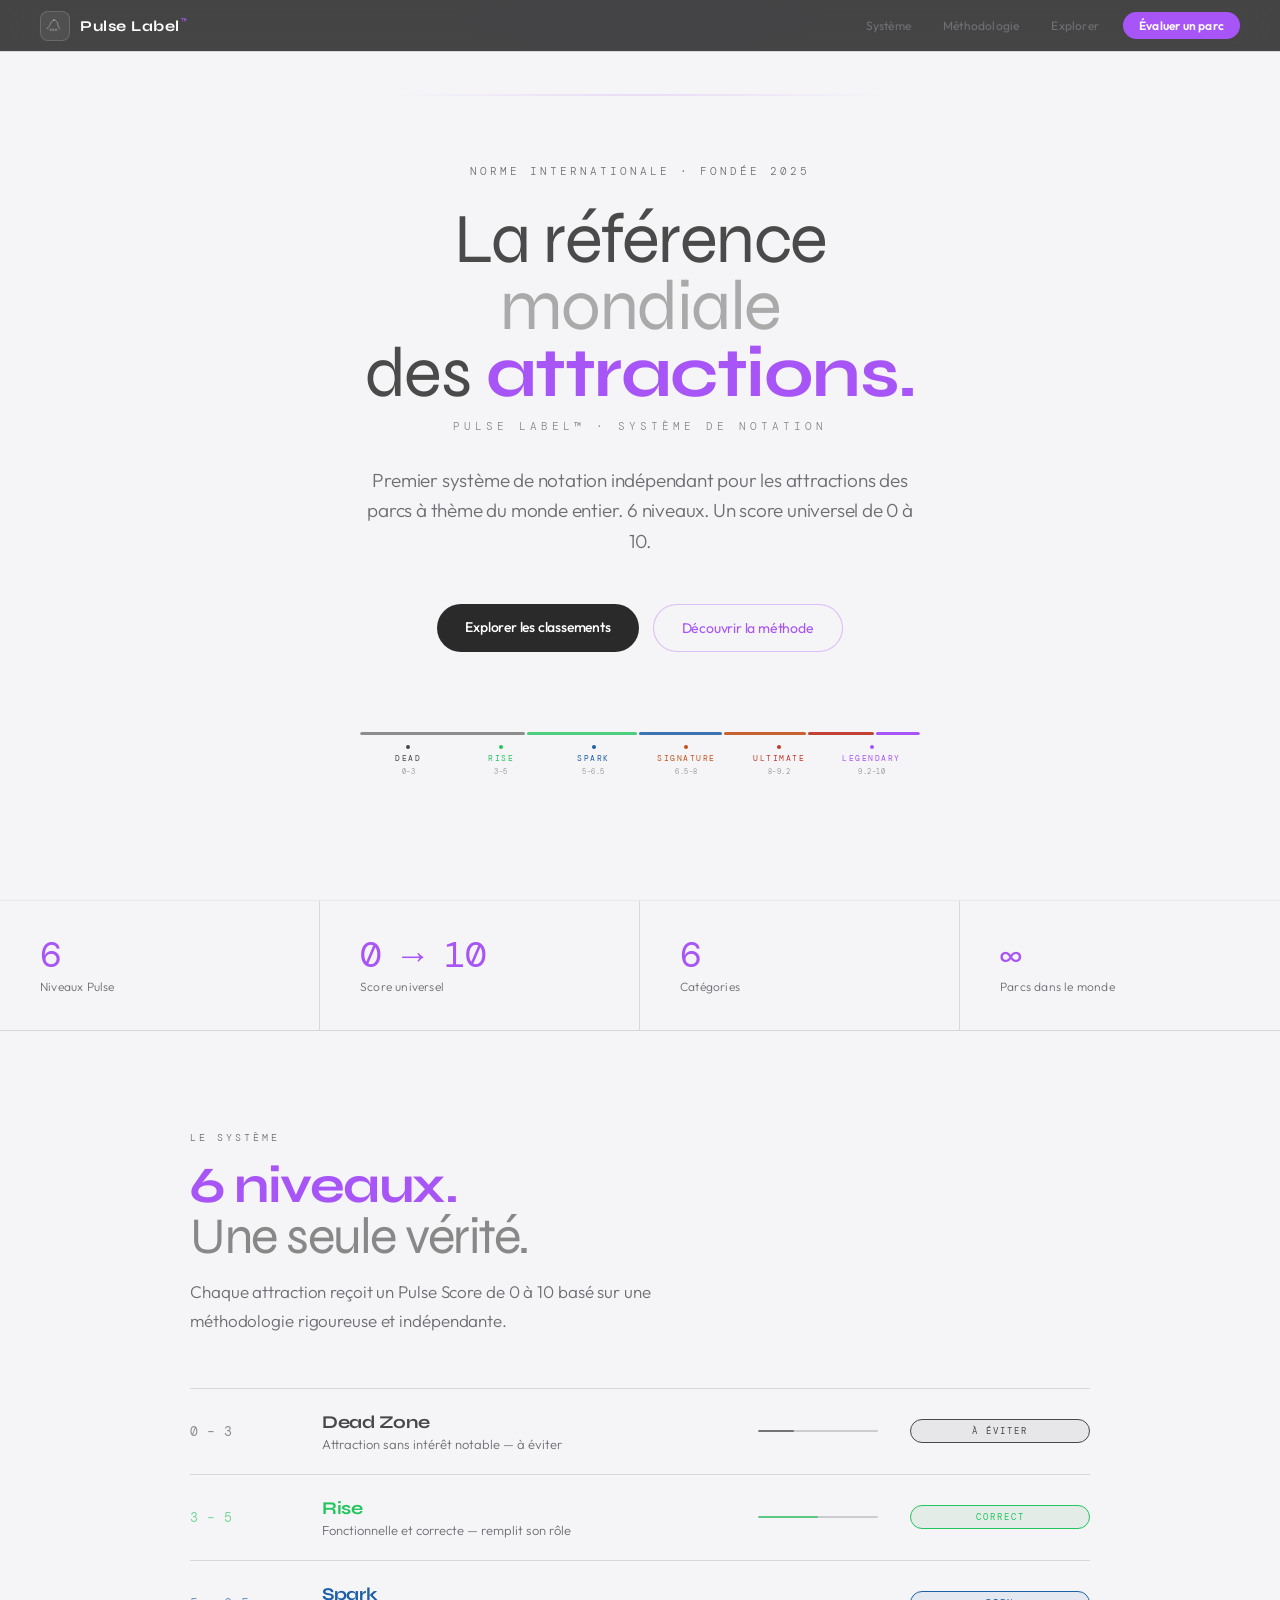
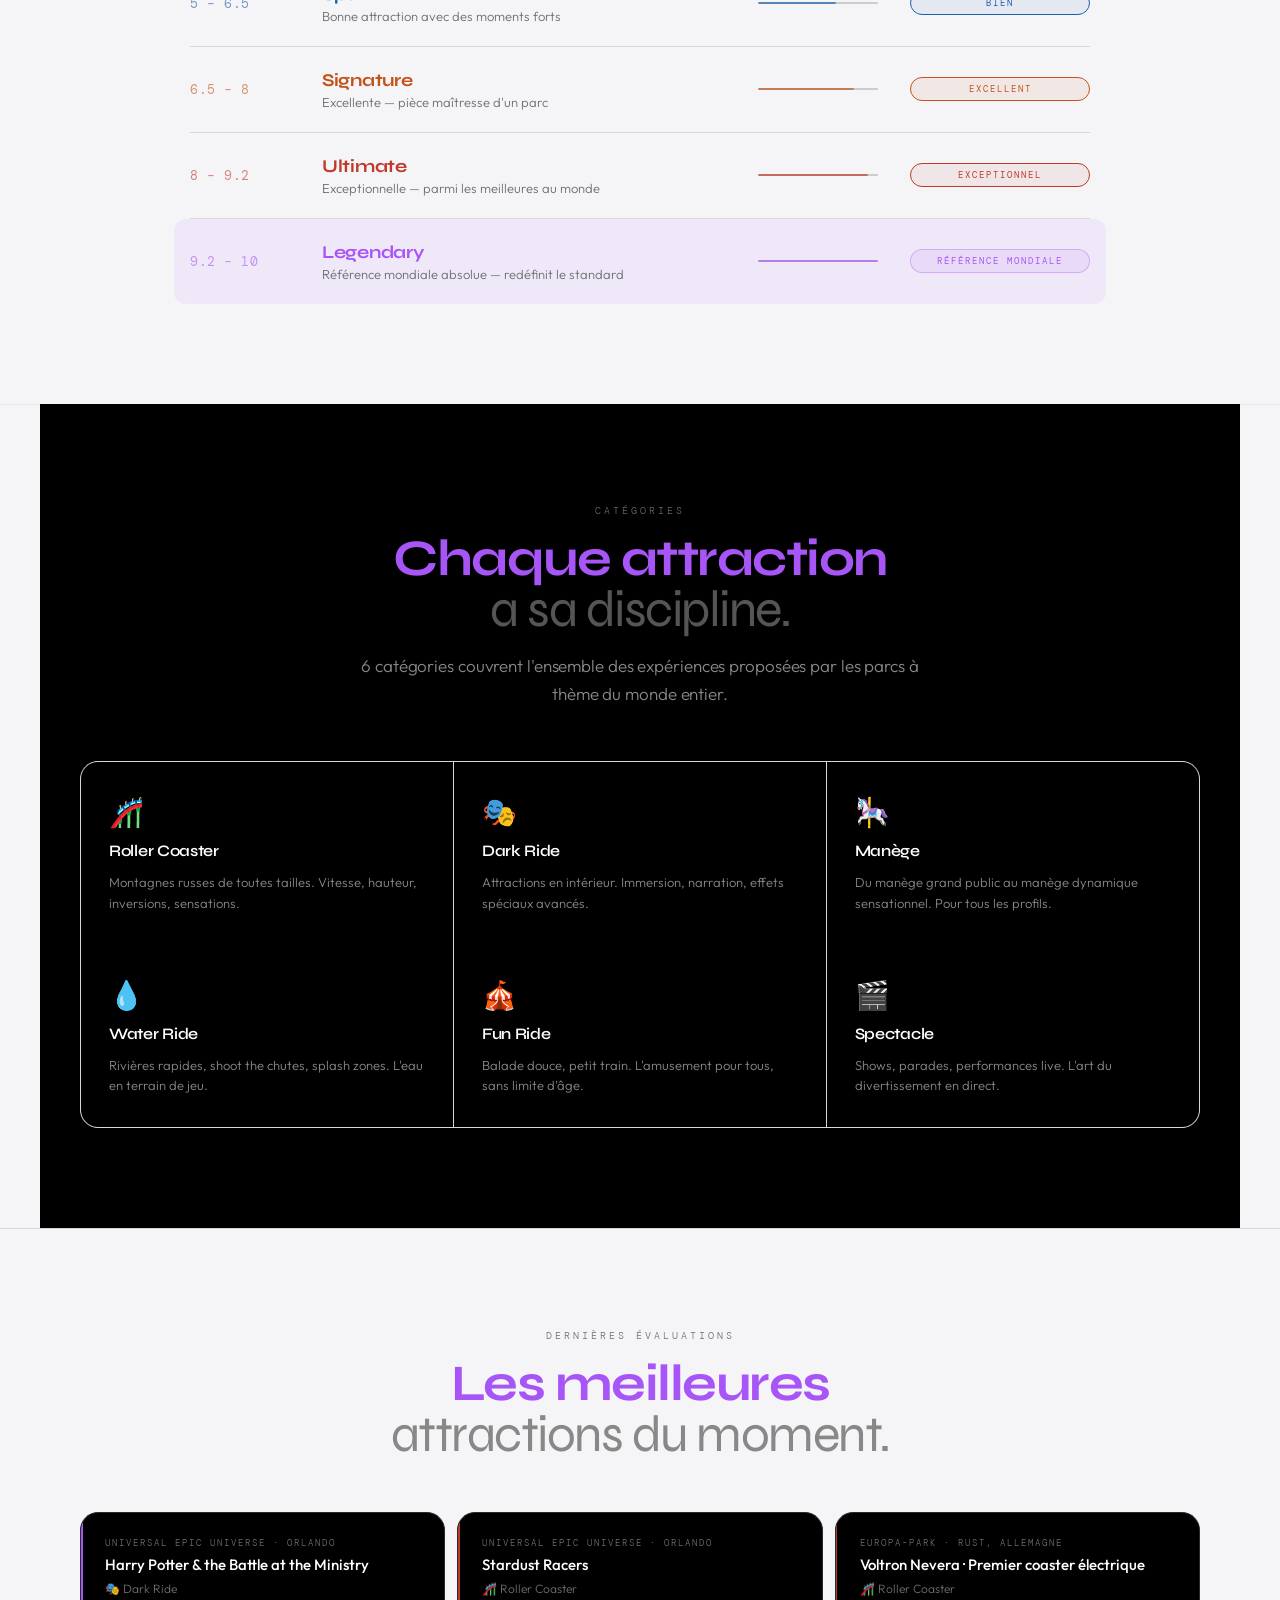
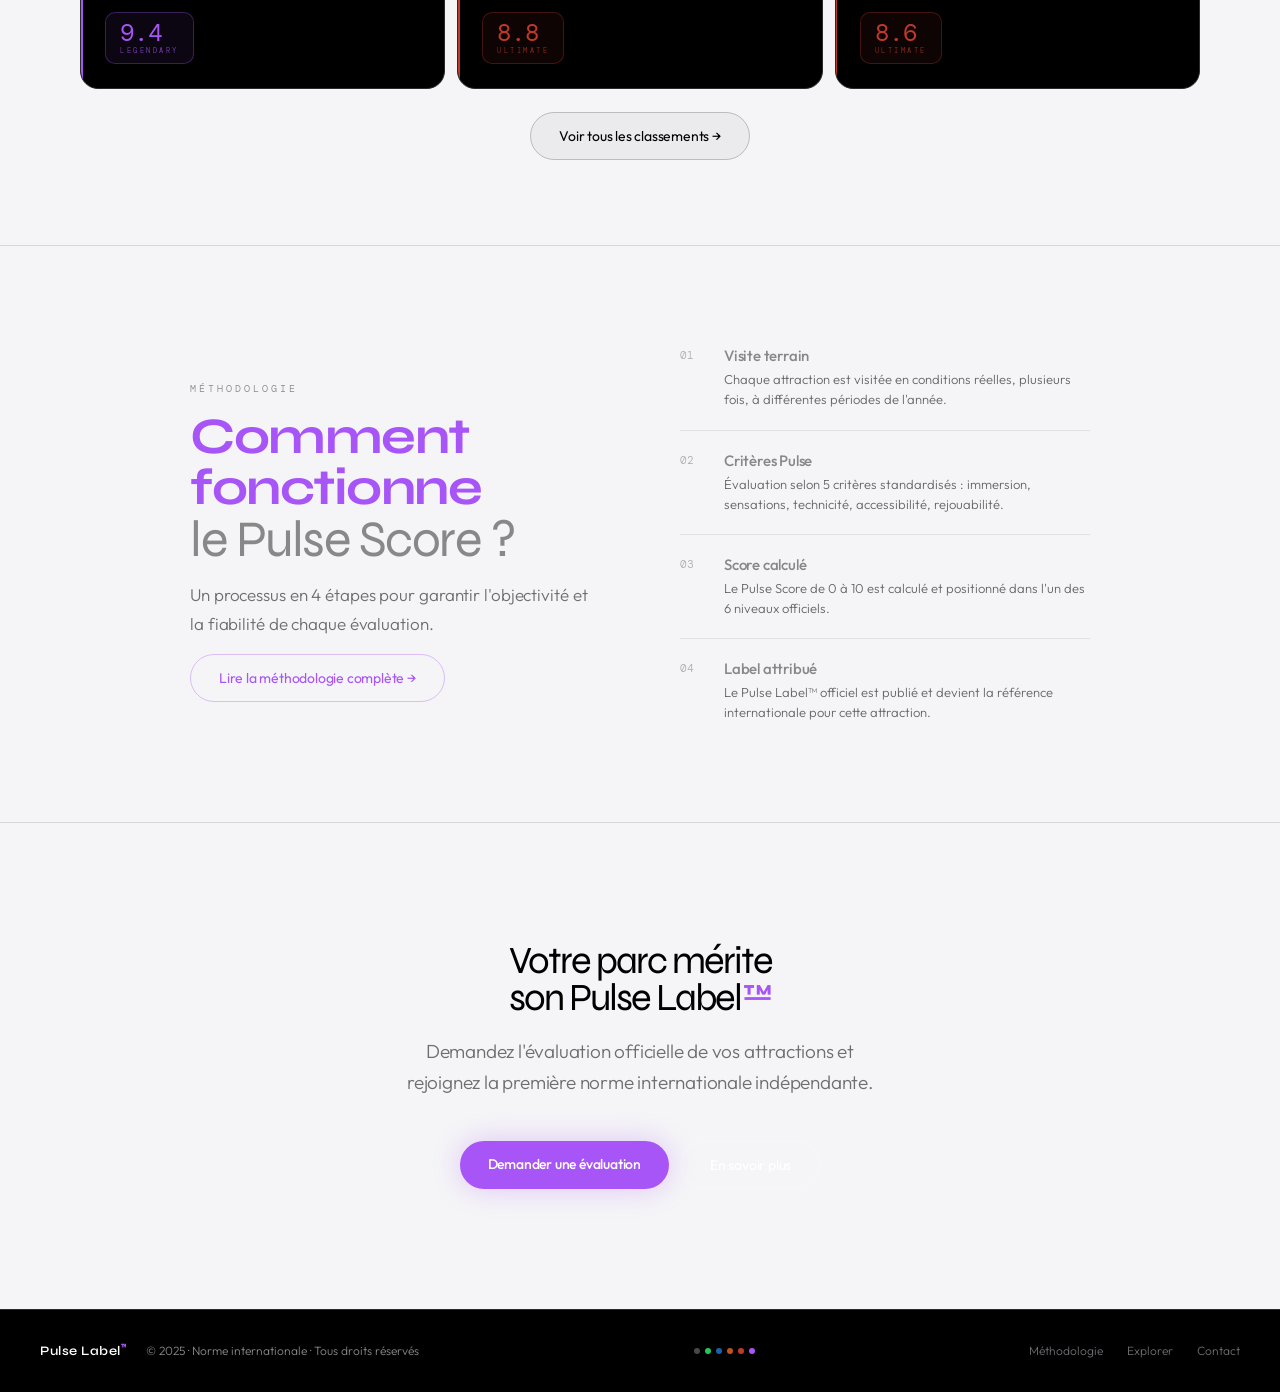
==== commit 2295f578: "version 3.1 maj" ====
--- a/index.html
+++ b/index.html
@@ -374,9 +374,9 @@
   pointer-events: none;
 }
 .cta-sec h2 {
-  font-family: var(--f-head); font-size: clamp(36px,5vw,64px);
-  font-weight: 700; color: #fff; letter-spacing: -2px;
-  line-height: 1.0; margin-bottom: 20px;
+  font-family: var(--f-head); font-size: clamp(24px,3vw,40px);
+  font-weight: 400; color: #fff; letter-spacing: -2px;
+  line-height: .95; margin-bottom: 20px;
   position: relative; z-index: 1;
 }
 .cta-sec h2 .v { color: var(--v); }
@@ -389,8 +389,8 @@
 
 /* ── FOOTER ── */
 footer {
-  border-top: .5px solid var(--line);
-  padding: 32px 40px; background: var(--bg);
+  border-top: .5px solid #2a2a2a;
+  padding: 32px 40px; background: #000;
   display: flex; align-items: center;
   justify-content: space-between; flex-wrap: wrap; gap: 16px;
 }
@@ -541,7 +541,7 @@
     <a href="#system">Système</a>
     <a href="pages/methodologie.html">Méthodologie</a>
     <a href="pages/explorer.html">Explorer</a>
-    <a href="mailto:contact@thepulselabel.com" class="nav-cta">Évaluer un parc</a>
+    <a href="mailto:contact@thepulselabel.com" class="nav-cta" target="_blank">Évaluer un parc</a>
   </div>
 </nav>
 
@@ -766,10 +766,10 @@
 <!-- ── CTA ── -->
 <div class="cta-sec" id="contact">
   <div class="cta-light" style="display:none;"></div>
-  <h2 class="reveal" style="color:#000;font-weight:800;">Votre parc mérite<br>son Pulse Label<span style="color:var(--v)">™</span></h2>
+  <h2 class="reveal" style="color:#000;">Votre parc mérite<br>son Pulse Label<span style="color:var(--v)">™</span></h2>
   <p class="reveal d1">Demandez l'évaluation officielle de vos attractions et rejoignez la première norme internationale indépendante.</p>
   <div class="cta-btns reveal d2">
-    <a href="mailto:contact@thepulselabel.com" class="btn-fill">Demander une évaluation</a>
+    <a href="mailto:contact@thepulselabel.com" class="btn-fill" target="_blank">Demander une évaluation</a>
     <a href="#system" class="btn-line">En savoir plus</a>
   </div>
 </div>
@@ -791,7 +791,7 @@
   <div class="ft-links">
     <a href="pages/methodologie.html">Méthodologie</a>
     <a href="pages/explorer.html">Explorer</a>
-    <a href="mailto:contact@thepulselabel.com">Contact</a>
+    <a href="mailto:contact@thepulselabel.com" target="_blank">Contact</a>
   </div>
 </footer>
 
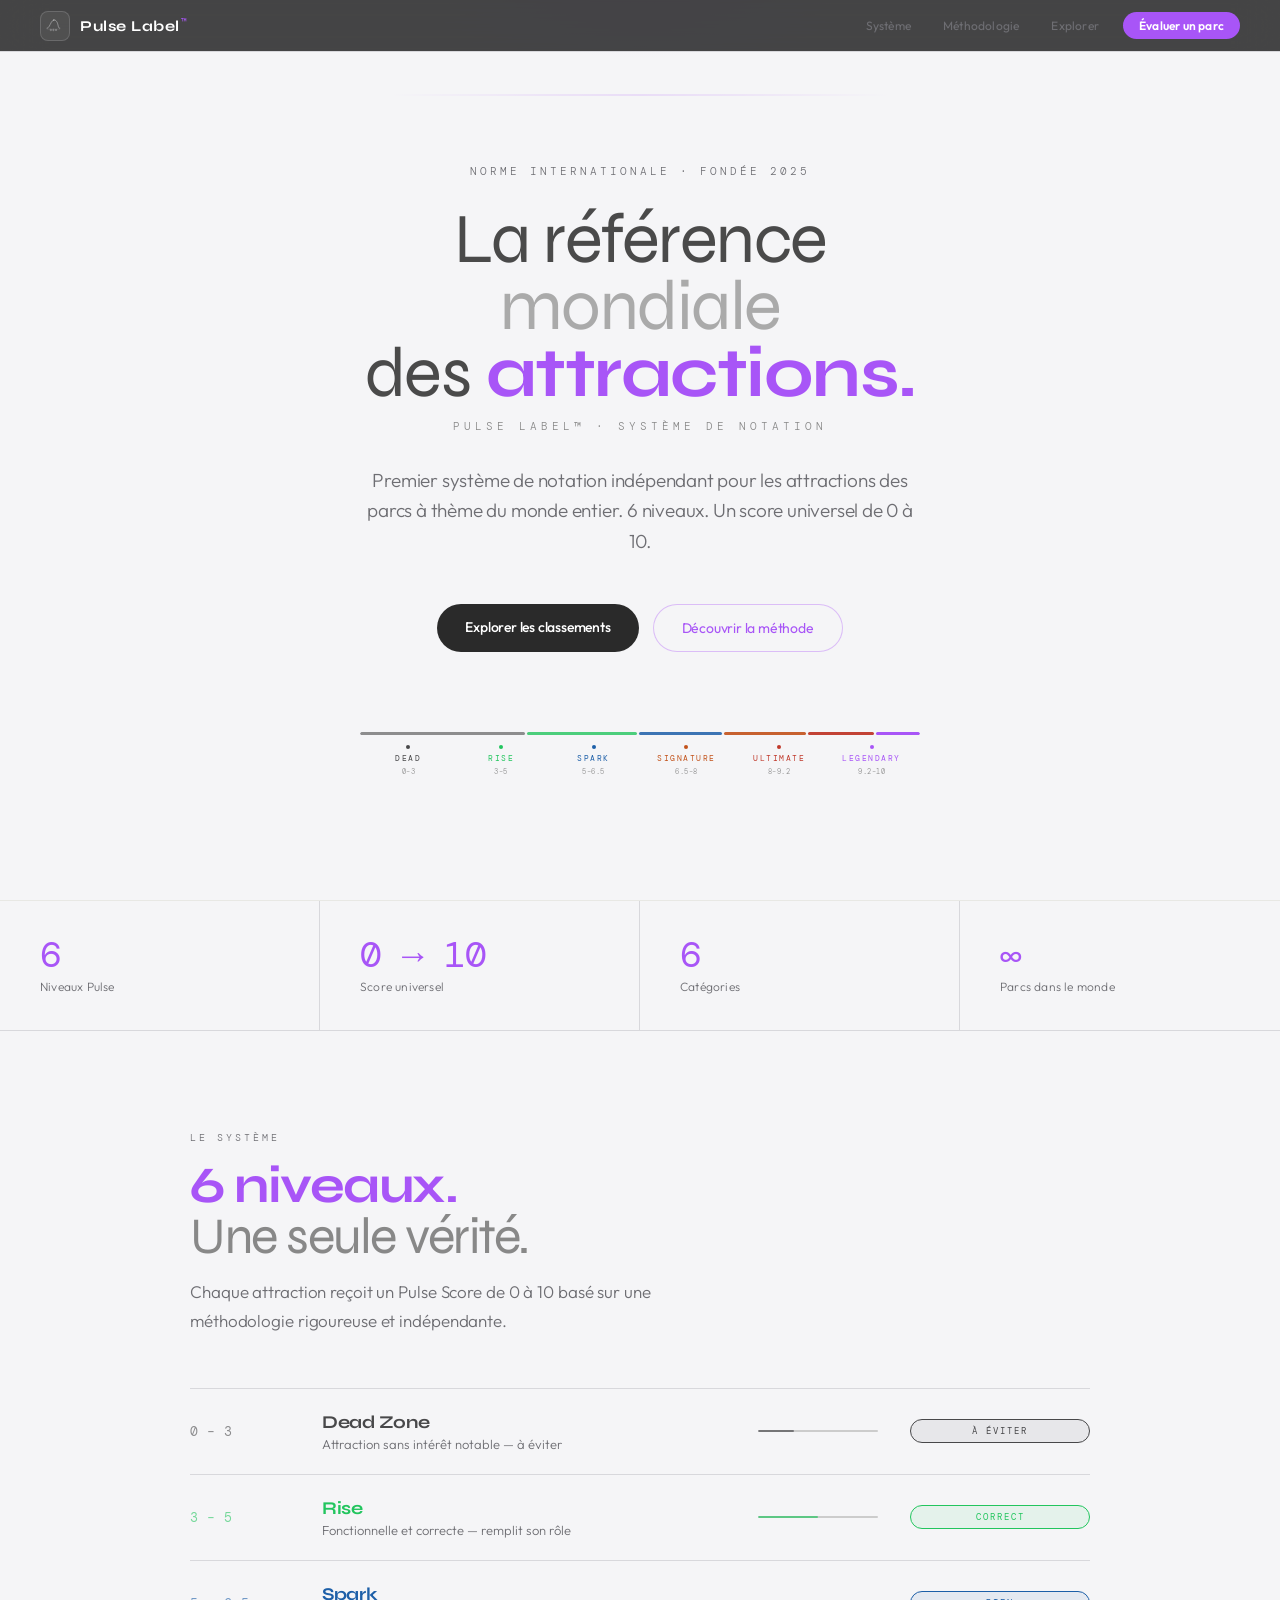
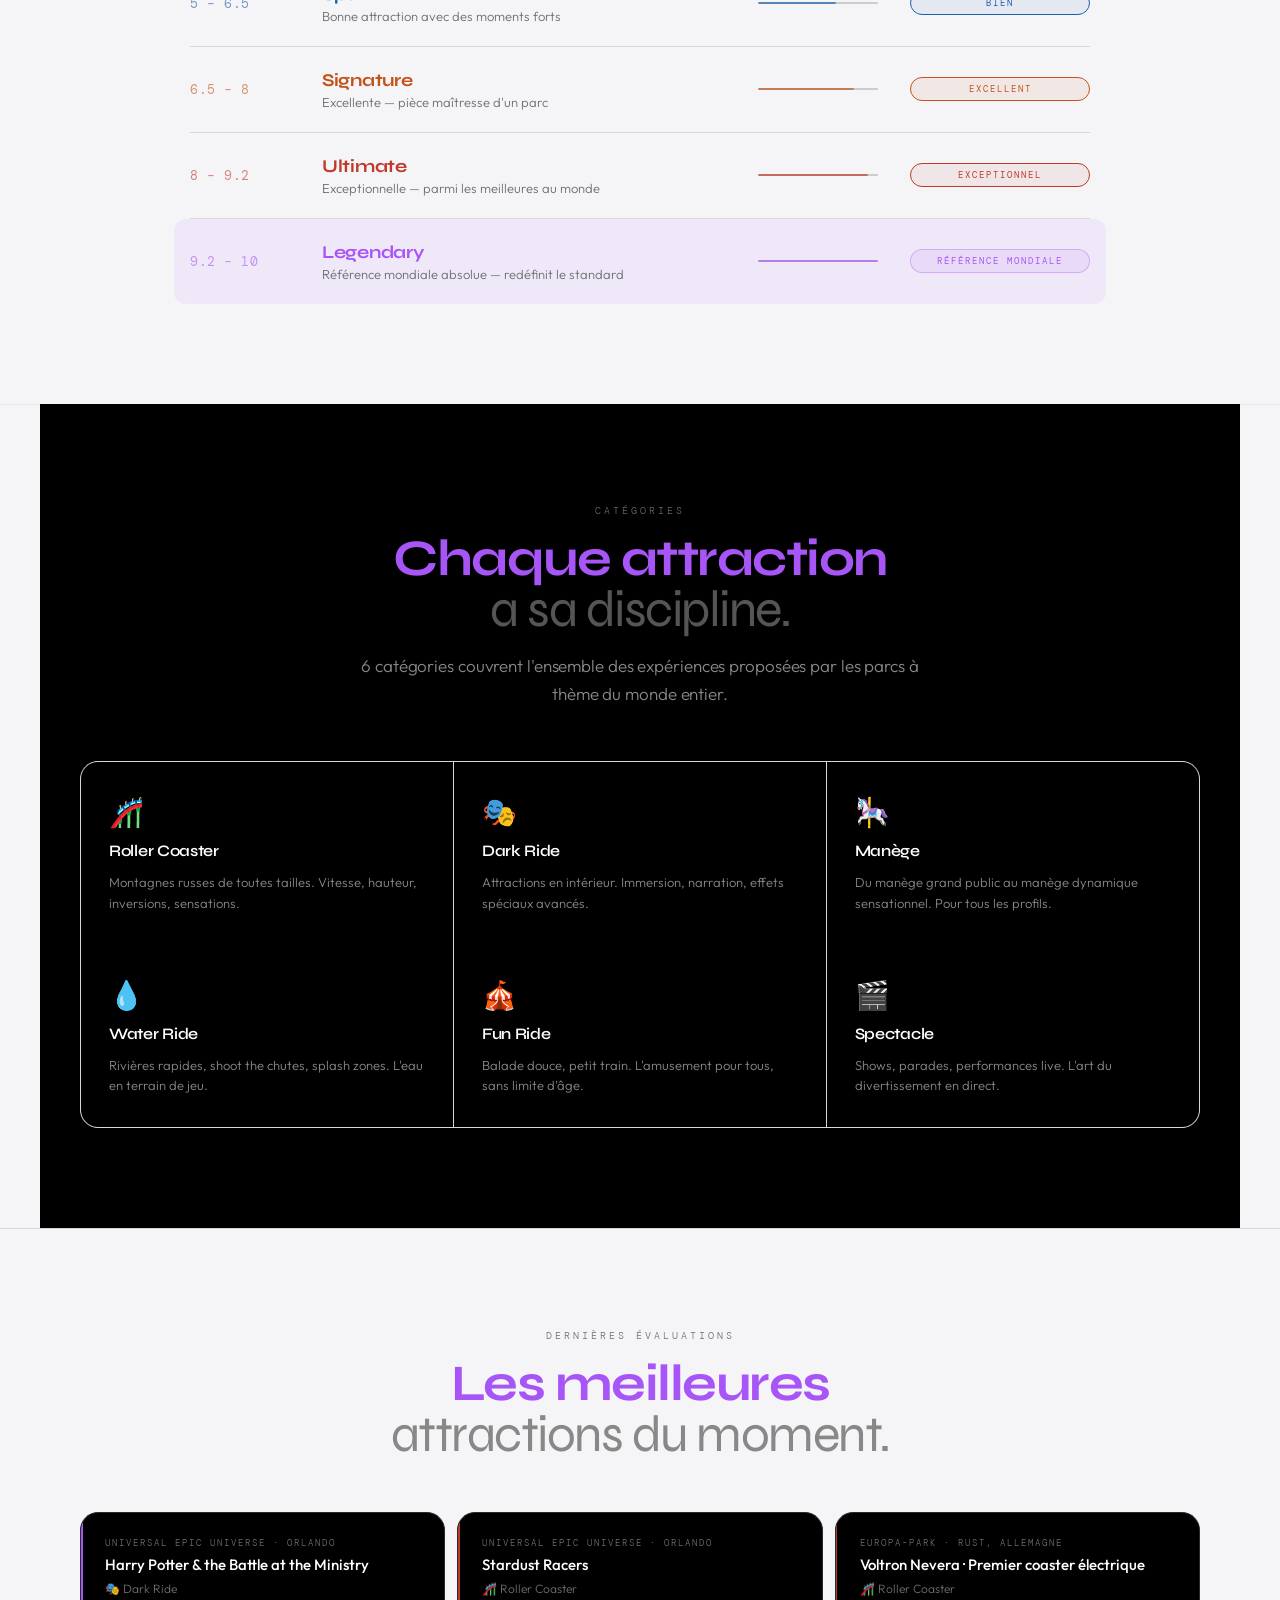
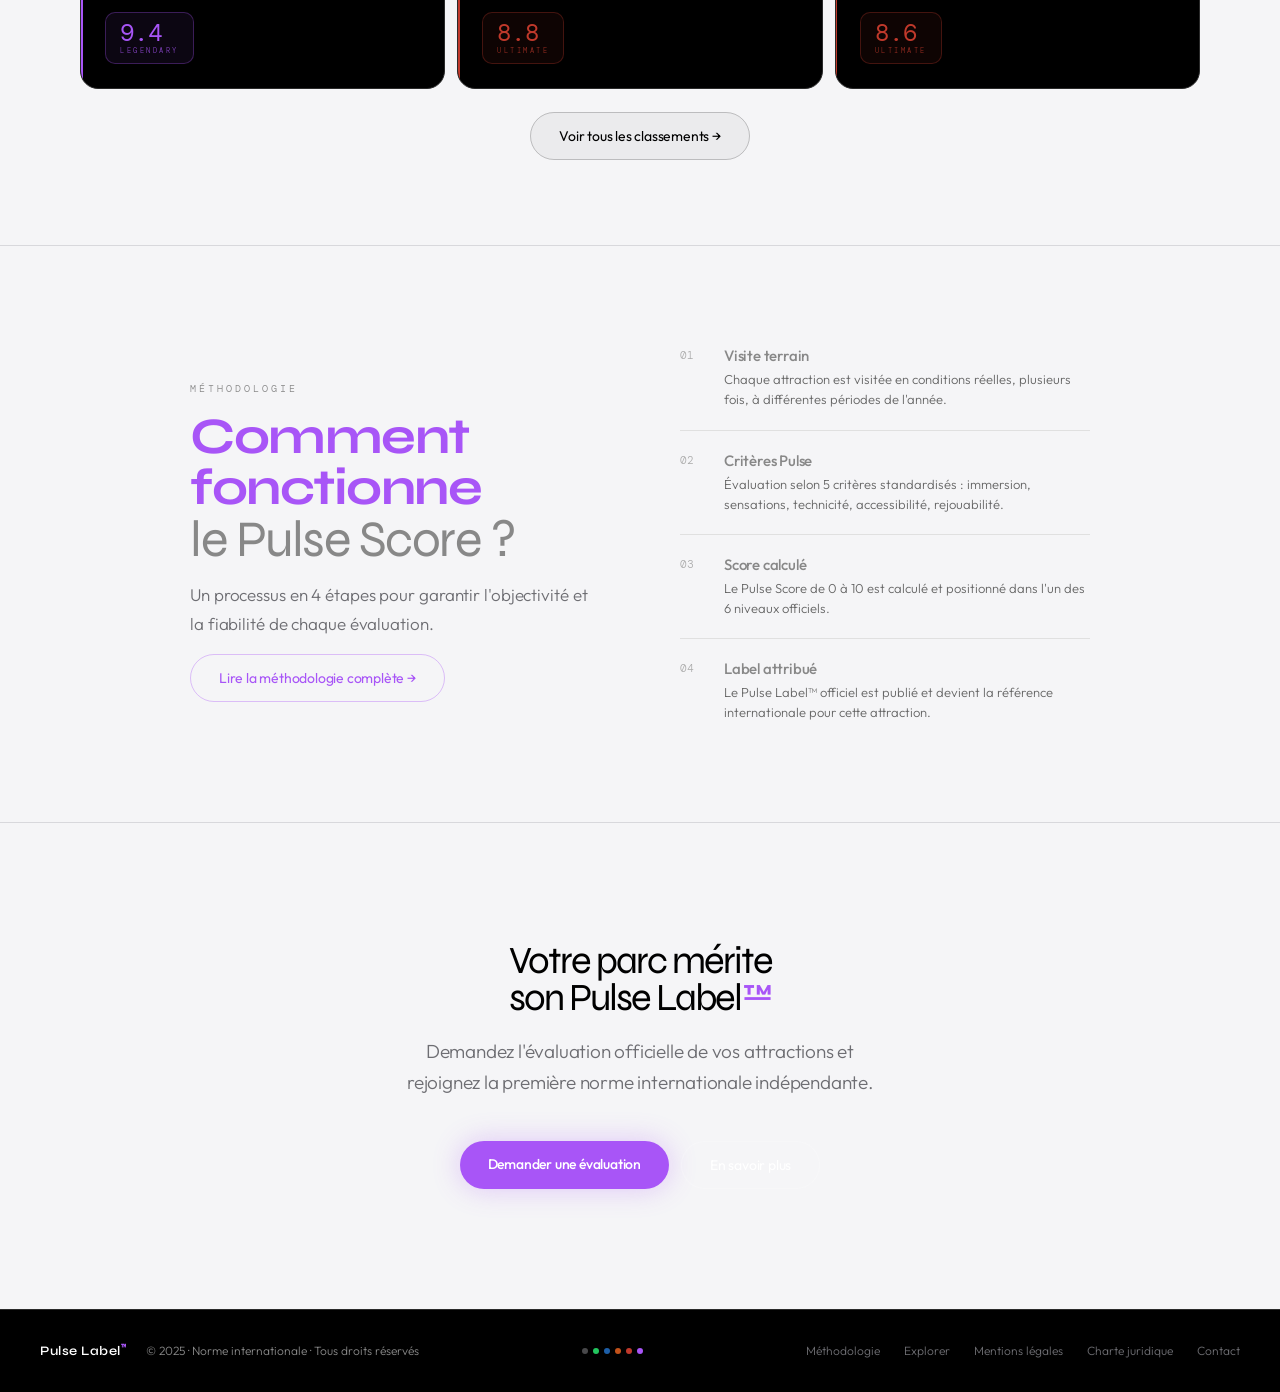
==== commit 8f94484f: "mentions légales + correction SEO" ====
--- a/index.html
+++ b/index.html
@@ -5,6 +5,18 @@
 <meta name="viewport" content="width=device-width, initial-scale=1.0">
 <title>Pulse Label™ — La norme mondiale des attractions</title>
 <meta name="description" content="Pulse Label™ est le premier système de notation indépendant pour les attractions des parcs à thème du monde entier. 6 niveaux. Un score universel de 0 à 10.">
+<meta name="keywords" content="pulse label, pulse score, notation attractions, parcs à thème, classement roller coaster, dark ride, norme internationale">
+<meta name="robots" content="index,follow">
+<meta property="og:title" content="Pulse Label™ — La norme mondiale des attractions">
+<meta property="og:description" content="Premier système de notation indépendant pour les attractions des parcs à thème. 6 niveaux, un score universel de 0 à 10.">
+<meta property="og:type" content="website">
+<meta property="og:url" content="https://thepulselabel.com/">
+<meta property="og:locale" content="fr_FR">
+<meta name="twitter:card" content="summary_large_image">
+<meta name="twitter:title" content="Pulse Label™ — La norme mondiale des attractions">
+<meta name="twitter:description" content="Premier système de notation indépendant pour les attractions des parcs à thème. 6 niveaux, un score universel de 0 à 10.">
+<link rel="canonical" href="https://thepulselabel.com/">
+<link rel="icon" type="image/svg+xml" href="logo.svg">
 <link rel="preconnect" href="https://fonts.googleapis.com">
 <link rel="preconnect" href="https://fonts.gstatic.com" crossorigin>
 <link href="https://fonts.googleapis.com/css2?family=Syne:wght@300;400;500;600;700;800&family=DM+Mono:wght@300;400;500&family=Outfit:wght@300;400;500&display=swap" rel="stylesheet">
@@ -636,7 +648,7 @@
       <span class="lr-num" style="color:var(--rise)">3 – 5</span>
       <div class="lr-body"><div class="lr-name" style="color:var(--rise)">Rise</div><div class="lr-desc">Fonctionnelle et correcte — remplit son rôle</div></div>
       <div class="lr-bar-track"><div class="lr-bar" style="width:50%;background:var(--rise)"></div></div>
-      <span class="lr-tag" style="color:var(--rise);border-color:var(--rise);background:rgba(29,122,58,.08)">Correct</span>
+      <span class="lr-tag" style="color:var(--rise);border-color:var(--rise);background:rgba(34,197,94,.08)">Correct</span>
     </div>
     <div class="level-row reveal d2">
       <span class="lr-num" style="color:var(--spark)">5 – 6.5</span>
@@ -791,6 +803,8 @@
   <div class="ft-links">
     <a href="pages/methodologie.html">Méthodologie</a>
     <a href="pages/explorer.html">Explorer</a>
+    <a href="pages/mentions-legales.html">Mentions légales</a>
+    <a href="pages/charte.html">Charte juridique</a>
     <a href="mailto:contact@thepulselabel.com" target="_blank">Contact</a>
   </div>
 </footer>
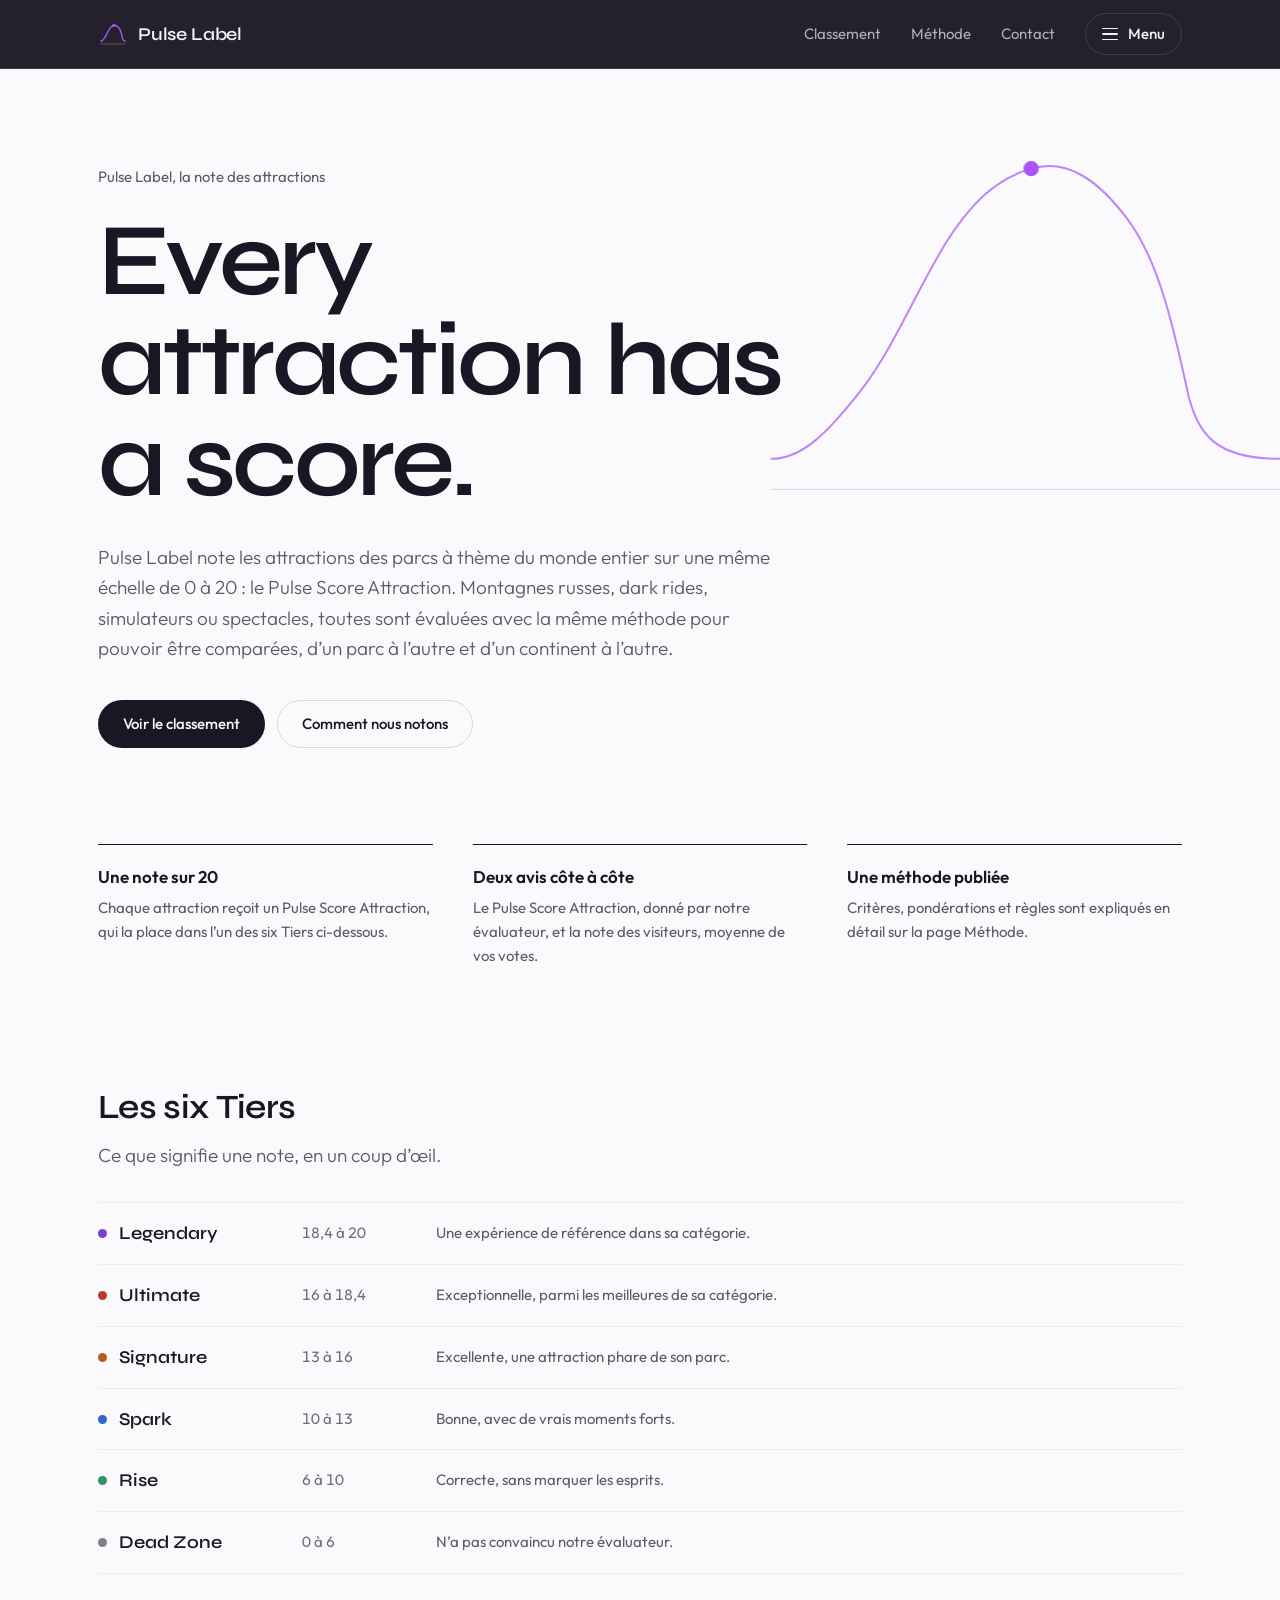
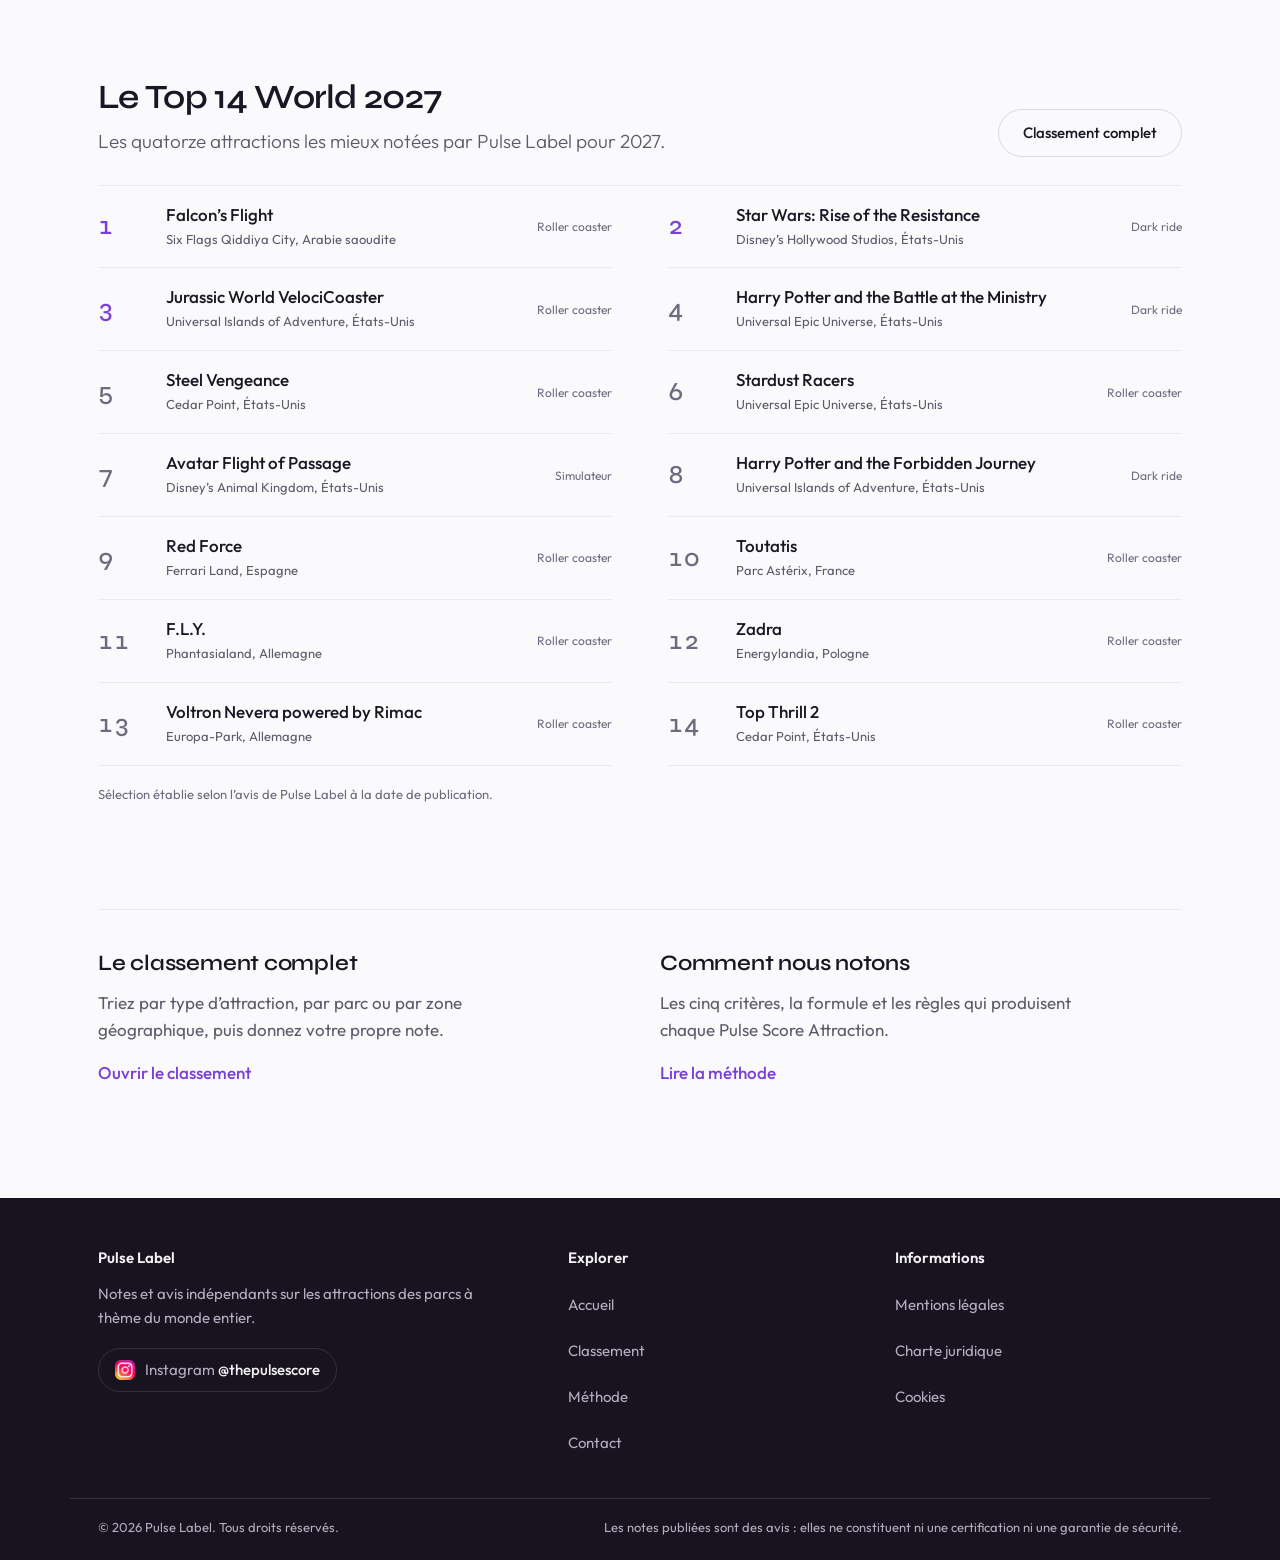
==== commit e15a046f: "Refonte complète du site (V10) - Nouvelle arborescence (pages à la racine, adresses courtes) - Class" ====
--- a/index.html
+++ b/index.html
@@ -2,826 +2,172 @@
 <html lang="fr">
 <head>
 <meta charset="UTF-8">
-<meta name="viewport" content="width=device-width, initial-scale=1.0">
-<title>Pulse Label™ — La norme mondiale des attractions</title>
-<meta name="description" content="Pulse Label™ est le premier système de notation indépendant pour les attractions des parcs à thème du monde entier. 6 niveaux. Un score universel de 0 à 10.">
-<meta name="keywords" content="pulse label, pulse score, notation attractions, parcs à thème, classement roller coaster, dark ride, norme internationale">
-<meta name="robots" content="index,follow">
-<meta property="og:title" content="Pulse Label™ — La norme mondiale des attractions">
-<meta property="og:description" content="Premier système de notation indépendant pour les attractions des parcs à thème. 6 niveaux, un score universel de 0 à 10.">
+<script>document.documentElement.classList.add('js')</script>
+<meta name="viewport" content="width=device-width, initial-scale=1, viewport-fit=cover">
+<title>Pulse Label — Every attraction has a score</title>
+<meta name="description" content="Pulse Label note chaque attraction de parc à thème avec un Pulse Score Attraction de 0 à 20. Découvrez le Top 14 World 2027 et le classement mondial.">
+<meta name="theme-color" content="#17141F">
+<link rel="canonical" href="https://thepulselabel.com/">
 <meta property="og:type" content="website">
+<meta property="og:site_name" content="Pulse Label">
+<meta property="og:locale" content="fr_FR">
+<meta property="og:title" content="Pulse Label — Every attraction has a score">
+<meta property="og:description" content="Pulse Label note chaque attraction de parc à thème avec un Pulse Score Attraction de 0 à 20. Découvrez le Top 14 World 2027 et le classement mondial.">
 <meta property="og:url" content="https://thepulselabel.com/">
-<meta property="og:locale" content="fr_FR">
+<meta property="og:image" content="https://thepulselabel.com/assets/img/og-image.png">
+<meta property="og:image:width" content="1200">
+<meta property="og:image:height" content="630">
+<meta property="og:image:alt" content="Pulse Label, Every attraction has a score.">
 <meta name="twitter:card" content="summary_large_image">
-<meta name="twitter:title" content="Pulse Label™ — La norme mondiale des attractions">
-<meta name="twitter:description" content="Premier système de notation indépendant pour les attractions des parcs à thème. 6 niveaux, un score universel de 0 à 10.">
-<link rel="canonical" href="https://thepulselabel.com/">
-<link rel="icon" type="image/svg+xml" href="logo.svg">
-<link rel="preconnect" href="https://fonts.googleapis.com">
-<link rel="preconnect" href="https://fonts.gstatic.com" crossorigin>
-<link href="https://fonts.googleapis.com/css2?family=Syne:wght@300;400;500;600;700;800&family=DM+Mono:wght@300;400;500&family=Outfit:wght@300;400;500&display=swap" rel="stylesheet">
-<style>
-/* ── RESET ── */
-*,*::before,*::after{margin:0;padding:0;box-sizing:border-box;}
-:root{
-  --bg:    #f5f5f7;
-  --bg1:   #efefef;
-  --bg2:   #e8e8ec;
-  --line:  #d8d8dc;
-  --line2: #cccccc;
-  --line3: #bbbbbb;
-  --text:  #0a0a0a;
-  --soft:  #6e6e73;
-  --dim:   #888888;
-  --v:     #a855f7;
-  --vf:    rgba(168,85,247,.08);
+<link rel="icon" href="favicon.ico" sizes="48x48">
+<link rel="icon" href="assets/img/logo.svg" type="image/svg+xml">
+<link rel="apple-touch-icon" href="apple-touch-icon.png">
+<link rel="preconnect" href="https://fonts.bunny.net">
+<link href="https://fonts.bunny.net/css?family=syne:500,600,700%7Coutfit:300,400,500,600&display=swap" rel="stylesheet">
+<link rel="stylesheet" href="assets/css/base.css">
+<link rel="stylesheet" href="assets/css/home.css">
+<script type="application/ld+json">
+{
+ "@context": "https://schema.org",
+ "@graph": [
+  {
+   "@type": "WebSite",
+   "@id": "https://thepulselabel.com/#site",
+   "url": "https://thepulselabel.com/",
+   "name": "Pulse Label",
+   "inLanguage": "fr-FR",
+   "description": "Notes et avis indépendants sur les attractions des parcs à thème du monde entier, de 0 à 20."
+  },
+  {
+   "@type": "Organization",
+   "@id": "https://thepulselabel.com/#org",
+   "name": "Pulse Label",
+   "url": "https://thepulselabel.com/",
+   "logo": "https://thepulselabel.com/apple-touch-icon.png",
+   "sameAs": [
+    "https://www.instagram.com/thepulsescore/"
+   ]
+  }
+ ]
+}
+</script>
+</head>
+<body data-root="./" data-page="accueil">
 
-  --dead:  #48484a;
-  --rise:  #22c55e;
-  --spark: #1d5fa8;
-  --sig:   #c2521a;
-  --ult:   #c0392b;
-  --leg:   #a855f7;
+<header id="site-header">
+  <nav aria-label="Navigation principale"><a href="index.html">Pulse Label</a> · <a href="classement.html">Classement</a> · <a href="methodologie.html">Méthode</a> · <a href="contact.html">Contact</a></nav>
+</header>
+<script src="assets/js/i18n.js"></script>
+<script src="assets/js/layout.js"></script>
 
-  --f-head: 'Syne', 'Segoe UI', Arial, sans-serif;
-  --f-body: 'Outfit', 'Segoe UI', Arial, sans-serif;
-  --f-mono: 'DM Mono', 'Courier New', monospace;
-  --ease: cubic-bezier(.25,.1,.25,1);
-}
+<main id="contenu">
 
-html { font-size: 16px; -webkit-font-smoothing: antialiased; scroll-behavior: smooth; }
-body { background: var(--bg); color: var(--text); font-family: var(--f-body); overflow-x: hidden; }
-
-/* ── NAV ── */
-nav {
-  position: fixed; top: 0; left: 0; right: 0; z-index: 200;
-  height: 52px; padding: 0 40px;
-  display: flex; align-items: center; justify-content: space-between;
-  background: rgba(0,0,0,.72); backdrop-filter: saturate(180%) blur(20px);
-  border-bottom: .5px solid var(--line);
-}
-.logo { display: flex; align-items: center; gap: 10px; text-decoration: none; }
-.logo-mark {
-  width: 30px; height: 30px; border-radius: 8px;
-  background: rgba(255,255,255,.06);
-  border: .5px solid rgba(255,255,255,.15);
-  display: flex; align-items: center; justify-content: center;
-  flex-shrink: 0;
-}
-.logo-text {
-  font-family: var(--f-head); font-size: 15px; font-weight: 700;
-  color: #fff; letter-spacing: .5px;
-}
-.logo-tm {
-  font-family: var(--f-mono); font-size: 9px; color: var(--v);
-  vertical-align: super; margin-left: 1px; font-weight: 300;
-}
-.nav-links { display: flex; align-items: center; gap: 0; }
-.nav-links a {
-  font-size: 12px; color: var(--soft); text-decoration: none;
-  padding: 0 16px; height: 52px; display: flex; align-items: center;
-  letter-spacing: .2px; transition: color .2s var(--ease);
-  font-weight: 400;
-}
-.nav-links a:hover { color: var(--text); }
-.nav-cta {
-  background: var(--v) !important; color: #fff !important;
-  padding: 6px 16px !important; height: auto !important;
-  border-radius: 980px; font-size: 12px !important;
-  font-weight: 600 !important; letter-spacing: .2px !important;
-  margin-left: 8px; transition: background .2s var(--ease) !important;
-}
-.nav-cta:hover { background: #9333ea !important; }
-
-/* ── HERO ── */
-.hero {
-  min-height: 100vh;
-  display: flex; flex-direction: column;
-  align-items: center; justify-content: center;
-  padding: 120px 40px 80px;
-  text-align: center;
-  position: relative; overflow: hidden;
-}
-
-/* ── HERO GLOW — radial halo subtil ── */
-.hero-light {
-  position: absolute;
-  top: -20%; left: 50%; transform: translateX(-50%);
-  width: 700px; height: 500px;
-  background: radial-gradient(ellipse 50% 40% at 50% 20%,
-    rgba(168,85,247,.07) 0%,
-    rgba(168,85,247,.03) 50%,
-    transparent 70%);
-  pointer-events: none;
-}
-.hero-light::before {
-  content: '';
-  position: absolute;
-  top: 55%; left: 50%; transform: translate(-50%,-50%);
-  width: 500px; height: 1px;
-  background: linear-gradient(90deg,
-    transparent 0%,
-    rgba(168,85,247,.2) 30%,
-    rgba(168,85,247,.3) 50%,
-    rgba(168,85,247,.2) 70%,
-    transparent 100%);
-}
-.hero-light::after { display: none; }
-
-.hero-body { position: relative; z-index: 1; max-width: 680px; }
-
-.hero-eyebrow {
-  font-family: var(--f-mono); font-size: 11px; font-weight: 300;
-  color: var(--soft); letter-spacing: 3px; text-transform: uppercase;
-  margin-bottom: 28px; display: block;
-}
-
-.hero-h1 {
-  font-family: var(--f-head);
-  font-size: clamp(36px, 5.5vw, 72px);
-  font-weight: 700; line-height: .95;
-  letter-spacing: -1.5px; color: #ffffff;
-  margin-bottom: 12px;
-}
-.hero-h1 .muted { color: #aaaaaa; font-weight: 400; }
-.hero-h1 .v {
-  color: var(--v);
-}
-
-.hero-tm-line {
-  font-family: var(--f-mono); font-size: 11px; font-weight: 300;
-  color: var(--dim); letter-spacing: 4px; text-transform: uppercase;
-  margin-bottom: 32px;
-}
-
-.hero-sub {
-  font-size: 19px; font-weight: 300; color: var(--soft);
-  line-height: 1.6; max-width: 560px; margin: 0 auto 48px;
-  letter-spacing: -.2px;
-}
-
-.hero-btns {
-  display: flex; gap: 14px; justify-content: center;
-  flex-wrap: wrap; margin-bottom: 80px;
-}
-.btn-fill {
-  background: var(--v); color: #fff;
-  padding: 14px 28px; border-radius: 980px;
-  font-size: 14px; font-weight: 500; letter-spacing: -.2px;
-  text-decoration: none; transition: background .2s var(--ease);
-  box-shadow: 0 0 28px rgba(168,85,247,.3);
-}
-.btn-fill:hover { background: #9333ea; }
-.btn-line {
-  border: 1px solid rgba(255,255,255,.18); color: #fff;
-  padding: 14px 28px; border-radius: 980px;
-  font-size: 14px; font-weight: 400; letter-spacing: -.2px;
-  text-decoration: none; background: rgba(255,255,255,.04);
-  transition: border-color .2s var(--ease), background .2s;
-}
-.btn-line:hover { border-color: rgba(255,255,255,.4); background: rgba(255,255,255,.08); }
-
-/* Score spectrum — barre premium */
-.spectrum {
-  display: flex; flex-direction: column;
-  align-items: center; gap: 10px;
-  width: 100%; max-width: 560px;
-  margin: 0 auto;
-}
-.spectrum-bar {
-  display: flex; width: 100%; height: 3px;
-  border-radius: 3px; overflow: hidden; gap: 2px;
-}
-.spectrum-seg {
-  flex: 1; border-radius: 3px;
-  transition: flex .3s var(--ease), opacity .3s;
-}
-.spectrum-seg:hover { flex: 1.8; opacity: 1 !important; }
-.spectrum-labels {
-  display: flex; width: 100%; justify-content: space-between;
-  padding: 0 2px;
-}
-.sp-lbl {
-  display: flex; flex-direction: column; align-items: center; gap: 4px;
-  flex: 1;
-}
-.sp-lbl-dot {
-  width: 4px; height: 4px; border-radius: 50%;
-}
-.sp-lbl-name {
-  font-family: var(--f-mono); font-size: 8px; font-weight: 400;
-  letter-spacing: 1.5px; text-transform: uppercase;
-  white-space: nowrap;
-}
-.sp-lbl-score {
-  font-family: var(--f-mono); font-size: 7px; font-weight: 300;
-  color: var(--dim); letter-spacing: .5px;
-}
-
-/* ── DIVIDER ── */
-.rule { height: .5px; background: var(--line); }
-
-/* ── STATS ── */
-.stats {
-  display: grid; grid-template-columns: repeat(4,1fr);
-  border-bottom: .5px solid var(--line);
-}
-.stat {
-  padding: 36px 40px; border-right: .5px solid var(--line);
-  display: flex; flex-direction: column; gap: 6px;
-}
-.stat:last-child { border-right: none; }
-.stat-n {
-  font-family: var(--f-mono); font-size: 36px; font-weight: 400;
-  color: var(--v); line-height: 1; letter-spacing: -1px;
-}
-.stat-l {
-  font-size: 12px; font-weight: 300; color: var(--soft);
-  letter-spacing: .2px;
-}
-
-/* ── SECTION WRAPPER ── */
-.section {
-  max-width: 980px; margin: 0 auto;
-  padding: 100px 40px;
-}
-.section-wide {
-  max-width: 1200px; margin: 0 auto;
-  padding: 100px 40px;
-}
-.section-center { text-align: center; }
-.section-center .sec-sub { margin: 0 auto; }
-
-.sec-eyebrow {
-  font-family: var(--f-mono); font-size: 10px; font-weight: 300;
-  color: var(--soft); letter-spacing: 3px; text-transform: uppercase;
-  margin-bottom: 16px; display: block;
-}
-.sec-h2 {
-  font-family: var(--f-head); font-size: clamp(32px,4vw,52px);
-  font-weight: 700; color: inherit; line-height: 1.0;
-  letter-spacing: -1.5px; margin-bottom: 16px;
-}
-.sec-h2 em { font-style: normal; color: var(--dim); font-weight: 300; }
-.sec-sub {
-  font-size: 17px; font-weight: 300; color: var(--soft);
-  line-height: 1.7; max-width: 560px; letter-spacing: -.1px;
-}
-
-/* ── LEVELS ── */
-.levels-wrap { border-top: .5px solid var(--line); }
-.level-row {
-  display: grid; grid-template-columns: 100px 1fr 120px 180px;
-  align-items: center; gap: 32px;
-  padding: 22px 0; border-bottom: .5px solid var(--line);
-  transition: background .2s var(--ease);
-}
-.level-row:hover { background: var(--bg1); padding-left: 16px; padding-right: 16px; margin: 0 -16px; border-radius: 12px; }
-.level-row:last-child { border-bottom: none; }
-.lr-num {
-  font-family: var(--f-mono); font-size: 13px; font-weight: 400;
-  letter-spacing: .5px; opacity: .6;
-}
-.lr-body {}
-.lr-name {
-  font-family: var(--f-head); font-size: 18px; font-weight: 700;
-  letter-spacing: -.3px; margin-bottom: 3px;
-}
-.lr-desc { font-size: 13px; font-weight: 300; color: var(--soft); }
-.lr-bar-track {
-  height: 2px; background: var(--line2); border-radius: 2px; overflow: hidden;
-}
-.lr-bar { height: 100%; border-radius: 2px; opacity: .65; }
-.lr-tag {
-  font-family: var(--f-mono); font-size: 9px; font-weight: 400;
-  letter-spacing: 2px; text-transform: uppercase;
-  padding: 5px 12px; border-radius: 980px; border: .5px solid;
-  text-align: center; white-space: nowrap;
-}
-
-/* ── CATEGORIES ── */
-.cat-grid {
-  display: grid; grid-template-columns: repeat(3,1fr);
-  gap: .5px; background: var(--line);
-  border: .5px solid var(--line); border-radius: 18px; overflow: hidden;
-  margin-top: 52px;
-}
-.cat-cell {
-  background: #000; padding: 32px 28px;
-  display: flex; flex-direction: column; gap: 12px;
-  transition: background .25s var(--ease);
-}
-.cat-cell:hover { background: #1a1a1a; }
-.cat-icon { font-size: 28px; }
-.cat-name {
-  font-family: var(--f-head); font-size: 16px; font-weight: 600;
-  color: #fff; letter-spacing: -.3px;
-}
-.cat-desc { font-size: 13px; font-weight: 300; color: #888; line-height: 1.55; }
-
-/* ── SHOWCASE ── */
-.sc-grid {
-  display: grid; grid-template-columns: repeat(3,1fr);
-  gap: 12px; margin-top: 52px;
-}
-.sc-card {
-  background: #000; border: .5px solid #2a2a2a;
-  border-radius: 18px; padding: 24px;
-  display: flex; flex-direction: column; gap: 6px;
-  transition: border-color .2s var(--ease), transform .25s var(--ease);
-  position: relative; overflow: hidden;
-}
-.sc-card::before {
-  content: ''; position: absolute; left: 0; top: 0; bottom: 0;
-  width: 1.5px; border-radius: 18px 0 0 18px;
-}
-.sc-card:hover { border-color: #444; transform: translateY(-3px); }
-.sc-park {
-  font-family: var(--f-mono); font-size: 9px; font-weight: 300;
-  color: var(--soft); letter-spacing: 2px; text-transform: uppercase;
-}
-.sc-name { font-size: 15px; font-weight: 500; color: #fff; line-height: 1.3; flex: 1; }
-.sc-cat { font-size: 12px; font-weight: 300; color: var(--soft); margin-bottom: 10px; }
-.sc-badge {
-  display: inline-flex; flex-direction: column; gap: 1px;
-  padding: 8px 14px; border-radius: 10px; border: .5px solid;
-  align-self: flex-start;
-}
-.sc-score { font-family: var(--f-mono); font-size: 24px; font-weight: 400; line-height: 1; }
-.sc-level { font-family: var(--f-mono); font-size: 7px; font-weight: 300; letter-spacing: 2.5px; text-transform: uppercase; opacity: .8; }
-
-/* ── METHOD STRIP ── */
-.method-strip {
-  border-top: .5px solid var(--line);
-  border-bottom: .5px solid var(--line);
-}
-.method-inner {
-  max-width: 980px; margin: 0 auto; padding: 80px 40px;
-  display: grid; grid-template-columns: 1fr 1fr;
-  gap: 80px; align-items: center; color: #000;
-}
-.method-steps { display: flex; flex-direction: column; gap: 0; }
-.method-step {
-  display: flex; align-items: flex-start; gap: 20px;
-  padding: 20px 0; border-bottom: .5px solid #e0e0e0;
-}
-.method-step:last-child { border-bottom: none; }
-.ms-num {
-  font-family: var(--f-mono); font-size: 11px; font-weight: 300;
-  color: #aaa; min-width: 24px; padding-top: 2px;
-}
-.ms-body {}
-.ms-title { font-size: 15px; font-weight: 500; color: #fff; margin-bottom: 4px; letter-spacing: -.2px; }
-.ms-desc { font-size: 13px; font-weight: 300; color: #666; line-height: 1.55; }
-
-/* ── CTA ── */
-.cta-sec {
-  text-align: center; padding: 120px 40px;
-  position: relative; overflow: hidden;
-}
-.cta-light {
-  position: absolute; bottom: 0; left: 50%; transform: translateX(-50%);
-  width: 1px; height: 50%;
-  background: linear-gradient(0deg, transparent 0%, rgba(168,85,247,.4) 60%, transparent 100%);
-  pointer-events: none;
-}
-.cta-sec h2 {
-  font-family: var(--f-head); font-size: clamp(24px,3vw,40px);
-  font-weight: 400; color: #fff; letter-spacing: -2px;
-  line-height: .95; margin-bottom: 20px;
-  position: relative; z-index: 1;
-}
-.cta-sec h2 .v { color: var(--v); }
-.cta-sec p {
-  font-size: 19px; font-weight: 300; color: var(--soft);
-  max-width: 480px; margin: 0 auto 44px; line-height: 1.6;
-  letter-spacing: -.2px; position: relative; z-index: 1;
-}
-.cta-btns { display: flex; gap: 12px; justify-content: center; position: relative; z-index: 1; }
-
-/* ── FOOTER ── */
-footer {
-  border-top: .5px solid #2a2a2a;
-  padding: 32px 40px; background: #000;
-  display: flex; align-items: center;
-  justify-content: space-between; flex-wrap: wrap; gap: 16px;
-}
-.ft-left { display: flex; align-items: center; gap: 20px; }
-.ft-name {
-  font-family: var(--f-head); font-size: 13px; font-weight: 600;
-  color: #fff; letter-spacing: .5px;
-}
-.ft-tm { font-family: var(--f-mono); font-size: 8px; color: var(--v); vertical-align: super; }
-.ft-copy { font-size: 12px; font-weight: 300; color: #888; }
-.ft-dots { display: flex; gap: 5px; align-items: center; }
-.fd { width: 6px; height: 6px; border-radius: 50%; }
-.ft-links { display: flex; gap: 24px; }
-.ft-links a {
-  font-size: 12px; font-weight: 300; color: var(--soft);
-  text-decoration: none; transition: color .2s;
-}
-.ft-links a:hover { color: var(--text); }
-
-/* ── REVEAL ── */
-.reveal { opacity: 0; transform: translateY(16px); transition: opacity .7s var(--ease), transform .7s var(--ease); }
-.reveal.in { opacity: 1; transform: none; }
-.d1{transition-delay:.06s}.d2{transition-delay:.12s}.d3{transition-delay:.18s}
-.d4{transition-delay:.24s}.d5{transition-delay:.30s}.d6{transition-delay:.36s}
-
-/* ── RESPONSIVE ── */
-@media(max-width:900px){
-  /* Nav */
-  nav { padding: 0 20px; height: 48px; }
-  .nav-links { display: none; }
-  .logo-text { font-size: 13px; }
-
-  /* Hero */
-  .hero { padding: 88px 20px 52px; }
-  .hero-body { max-width: 100%; }
-  .hero-eyebrow { font-size: 9px; letter-spacing: 2px; margin-bottom: 20px; }
-  .hero-h1 { letter-spacing: -1px; margin-bottom: 10px; }
-  .hero-tm-line { font-size: 9px; letter-spacing: 2px; margin-bottom: 20px; }
-  .hero-sub { font-size: 15px; margin-bottom: 32px; max-width: 100%; }
-  .hero-btns {
-    margin-bottom: 44px; flex-direction: column;
-    align-items: stretch; gap: 10px;
-  }
-  .btn-fill, .btn-line {
-    width: 100%; text-align: center;
-    padding: 14px 20px; font-size: 13px;
-    display: flex; align-items: center; justify-content: center;
-  }
-
-  /* Spectrum */
-  .spectrum { max-width: 100%; }
-  .sp-lbl-score { display: none; }
-  .sp-lbl-name { font-size: 7px; letter-spacing: 1px; }
-
-  /* Stats */
-  .stats { grid-template-columns: 1fr 1fr; }
-  .stat {
-    border-right: none; border-bottom: .5px solid var(--line);
-    padding: 20px 16px;
-  }
-  .stat-n { font-size: 26px; }
-  .stat-l { font-size: 10px; }
-
-  /* Sections */
-  .section { padding: 56px 20px; }
-  .section-wide { padding: 56px 20px; }
-  .sec-eyebrow { font-size: 9px; }
-  .sec-h2 { font-size: clamp(26px, 7vw, 40px); letter-spacing: -.5px; }
-  .sec-lead { font-size: 14px; max-width: 100%; }
-
-  /* Levels */
-  .level-row {
-    grid-template-columns: 72px 1fr;
-    gap: 12px; padding: 14px 0;
-  }
-  .lr-bar-track, .lr-tag { display: none; }
-  .lr-num { font-size: 11px; }
-  .lr-name { font-size: 15px; }
-  .lr-desc { font-size: 12px; }
-
-  /* Categories */
-  .cat-grid { grid-template-columns: 1fr 1fr; gap: .5px; }
-  .cat-cell { padding: 20px 16px; }
-  .cat-icon { font-size: 22px; }
-  .cat-name { font-size: 13px; }
-  .cat-desc { font-size: 11px; }
-
-  /* Showcase */
-  .sc-grid { grid-template-columns: 1fr; gap: 10px; }
-  .sc-card { padding: 18px; }
-  .sc-park { font-size: 8px; }
-  .sc-name { font-size: 13px; }
-
-  /* Method */
-  .method-strip .method-inner {
-    grid-template-columns: 1fr; gap: 32px;
-    padding: 56px 20px;
-  }
-  .ms-title { font-size: 14px; }
-  .ms-desc { font-size: 12px; }
-
-  /* CTA */
-  .cta-sec { padding: 72px 20px; }
-  .cta-sec h2 { font-size: clamp(28px, 7vw, 44px); letter-spacing: -.5px; }
-  .cta-sec p { font-size: 15px; }
-  .cta-btns { flex-direction: column; align-items: stretch; gap: 10px; }
-  .cta-btns .btn-fill, .cta-btns .btn-line {
-    width: 100%; text-align: center;
-    display: flex; align-items: center; justify-content: center;
-  }
-
-  /* Footer */
-  footer {
-    padding: 28px 20px; flex-direction: column;
-    text-align: center; gap: 16px;
-  }
-  .ft-left { flex-direction: column; gap: 6px; align-items: center; }
-  .ft-links { justify-content: center; flex-wrap: wrap; gap: 16px; }
-  .ft-dots { justify-content: center; }
-}
-
-@media(max-width:480px){
-  .hero-h1 { letter-spacing: -.5px; }
-  .cat-grid { grid-template-columns: 1fr; }
-  .stats { grid-template-columns: 1fr 1fr; }
-  .sp-lbl-name { font-size: 6px; }
-}
-</style>
-</head>
-<body>
-
-<!-- ── NAV ── -->
-<nav>
-  <a href="/" class="logo">
-    <div class="logo-mark">
-      <svg width="20" height="13" viewBox="0 0 260 180" fill="none">
-        <path d="M20 128 C30 128 38 118 50 100 C60 84 68 64 80 44 C90 28 100 18 114 14 C128 10 140 18 152 34 C164 50 170 76 176 104 C180 118 184 128 196 128" stroke="#ffffff" stroke-width="5" stroke-linecap="round" fill="none"/>
-        <line x1="20" y1="140" x2="196" y2="140" stroke="#ffffff" stroke-width="3.5" stroke-linecap="round" opacity=".35"/>
-        <circle cx="72"  cy="152" r="10" stroke="#ffffff" stroke-width="3.5" fill="none"/>
-        <circle cx="108" cy="152" r="10" stroke="#ffffff" stroke-width="3.5" fill="none"/>
-        <circle cx="144" cy="152" r="10" stroke="#ffffff" stroke-width="3.5" fill="none"/>
-        <circle cx="114" cy="14" r="7" fill="#ffffff"/>
-      </svg>
-    </div>
-    <span class="logo-text">Pulse Label<span class="logo-tm">™</span></span>
-  </a>
-  <div class="nav-links">
-    <a href="#system">Système</a>
-    <a href="pages/methodologie.html">Méthodologie</a>
-    <a href="pages/explorer.html">Explorer</a>
-    <a href="mailto:contact@thepulselabel.com" class="nav-cta" target="_blank">Évaluer un parc</a>
-  </div>
-</nav>
-
-<!-- ── HERO ── -->
-<section class="hero">
-  <div class="hero-light"></div>
-  <div class="hero-body">
-    <span class="hero-eyebrow reveal">Norme internationale · Fondée 2025</span>
-    <h1 class="hero-h1 reveal d1">
-      <span style="color:#4a4a4a;font-weight:300;">La référence</span><br>
-      <span class="muted">mondiale</span><br>
-      <span style="color:#4a4a4a;font-weight:300;">des</span> <span class="v">attractions.</span>
-    </h1>
-    <div class="hero-tm-line reveal d2">Pulse Label™ · Système de notation</div>
-    <p class="hero-sub reveal d3">
-      Premier système de notation indépendant pour les attractions des parcs à thème du monde entier. 6 niveaux. Un score universel de 0 à 10.
-    </p>
-    <div class="hero-btns reveal d4">
-      <a href="pages/explorer.html" class="btn-fill" style="background:#2a2a2a;color:#fff;box-shadow:none;">Explorer les classements</a>
-      <a href="pages/methodologie.html" class="btn-line" style="color:var(--v);border-color:rgba(168,85,247,.35);">Découvrir la méthode</a>
-    </div>
-    <!-- Score spectrum — barre premium -->
-    <div class="spectrum reveal d5">
-      <div class="spectrum-bar">
-        <div class="spectrum-seg" style="background:var(--dead);opacity:.6;flex:3"></div>
-        <div class="spectrum-seg" style="background:var(--rise);opacity:.8;flex:2"></div>
-        <div class="spectrum-seg" style="background:var(--spark);opacity:.85;flex:1.5"></div>
-        <div class="spectrum-seg" style="background:var(--sig);opacity:.9;flex:1.5"></div>
-        <div class="spectrum-seg" style="background:var(--ult);opacity:.95;flex:1.2"></div>
-        <div class="spectrum-seg" style="background:var(--leg);opacity:1;flex:.8"></div>
-      </div>
-      <div class="spectrum-labels">
-        <div class="sp-lbl">
-          <div class="sp-lbl-dot" style="background:var(--dead)"></div>
-          <div class="sp-lbl-name" style="color:var(--dead)">Dead</div>
-          <div class="sp-lbl-score">0–3</div>
-        </div>
-        <div class="sp-lbl">
-          <div class="sp-lbl-dot" style="background:var(--rise)"></div>
-          <div class="sp-lbl-name" style="color:var(--rise)">Rise</div>
-          <div class="sp-lbl-score">3–5</div>
-        </div>
-        <div class="sp-lbl">
-          <div class="sp-lbl-dot" style="background:var(--spark)"></div>
-          <div class="sp-lbl-name" style="color:var(--spark)">Spark</div>
-          <div class="sp-lbl-score">5–6.5</div>
-        </div>
-        <div class="sp-lbl">
-          <div class="sp-lbl-dot" style="background:var(--sig)"></div>
-          <div class="sp-lbl-name" style="color:var(--sig)">Signature</div>
-          <div class="sp-lbl-score">6.5–8</div>
-        </div>
-        <div class="sp-lbl">
-          <div class="sp-lbl-dot" style="background:var(--ult)"></div>
-          <div class="sp-lbl-name" style="color:var(--ult)">Ultimate</div>
-          <div class="sp-lbl-score">8–9.2</div>
-        </div>
-        <div class="sp-lbl">
-          <div class="sp-lbl-dot" style="background:var(--leg)"></div>
-          <div class="sp-lbl-name" style="color:var(--leg)">Legendary</div>
-          <div class="sp-lbl-score">9.2–10</div>
-        </div>
+  <!-- 1. Présentation du label -->
+  <section class="hero">
+    <svg class="hero-track" viewBox="0 0 220 150" aria-hidden="true">
+      <path class="ties" d="M10 140 H210"/>
+      <path pathLength="1" d="M10 128 C22 128 32 118 46 100 C58 84 66 64 78 44 C88 28 98 18 112 14 C126 10 138 18 150 34 C162 50 168 76 174 104 C178 118 184 128 210 128"/>
+      <circle class="car" cx="112" cy="14" r="3"/>
+    </svg>
+    <div class="wrap hero-inner">
+      <p class="hero-kicker">Pulse Label, la note des attractions</p>
+      <h1 class="hero-title">Every attraction has a score.</h1>
+      <p class="lead">
+        Pulse Label note les attractions des parcs à thème du monde entier sur une même échelle de 0 à 20 :
+        le Pulse Score Attraction. Montagnes russes, dark rides, simulateurs ou spectacles, toutes sont évaluées avec la même
+        méthode pour pouvoir être comparées, d’un parc à l’autre et d’un continent à l’autre.
+      </p>
+      <div class="hero-actions">
+        <a class="btn btn-primary" href="classement.html">Voir le classement</a>
+        <a class="btn btn-outline" href="methodologie.html">Comment nous notons</a>
       </div>
     </div>
-  </div>
-</section>
+  </section>
 
-<div style="height:.5px;background:#e8e8e4;"></div>
+  <!-- 2. En bref : ce qu'il faut savoir pour lire le site -->
+  <section class="wrap brief" aria-label="En bref">
+    <div>
+      <h2>Une note sur 20</h2>
+      <p>Chaque attraction reçoit un Pulse Score Attraction, qui la place dans l’un des six Tiers ci-dessous.</p>
+    </div>
+    <div>
+      <h2>Deux avis côte à côte</h2>
+      <p>Le Pulse Score Attraction, donné par notre évaluateur, et la note des visiteurs, moyenne de vos votes.</p>
+    </div>
+    <div>
+      <h2>Une méthode publiée</h2>
+      <p>Critères, pondérations et règles sont expliqués en détail sur la page Méthode.</p>
+    </div>
+  </section>
 
-<!-- ── STATS ── -->
-<div class="stats">
-  <div class="stat reveal"><div class="stat-n" style="color:var(--v)">6</div><div class="stat-l">Niveaux Pulse</div></div>
-  <div class="stat reveal d1"><div class="stat-n" style="color:var(--v)">0 → 10</div><div class="stat-l">Score universel</div></div>
-  <div class="stat reveal d2"><div class="stat-n" style="color:var(--v)">6</div><div class="stat-l">Catégories</div></div>
-  <div class="stat reveal d3"><div class="stat-n" style="color:var(--v)">∞</div><div class="stat-l">Parcs dans le monde</div></div>
-</div>
+  <!-- Échelle des Tiers -->
+  <section class="wrap levels" aria-labelledby="levels-title">
+    <h2 class="h-sec" id="levels-title">Les six Tiers</h2>
+    <p class="lead">Ce que signifie une note, en un coup d’œil.</p>
+    <ul class="level-list">
+      <li style="--c:var(--lv-legendary)"><b>Legendary</b><span class="range">18,4 à 20</span><span class="meaning">Une expérience de référence dans sa catégorie.</span></li>
+      <li style="--c:var(--lv-ultimate)"><b>Ultimate</b><span class="range">16 à 18,4</span><span class="meaning">Exceptionnelle, parmi les meilleures de sa catégorie.</span></li>
+      <li style="--c:var(--lv-signature)"><b>Signature</b><span class="range">13 à 16</span><span class="meaning">Excellente, une attraction phare de son parc.</span></li>
+      <li style="--c:var(--lv-spark)"><b>Spark</b><span class="range">10 à 13</span><span class="meaning">Bonne, avec de vrais moments forts.</span></li>
+      <li style="--c:var(--lv-rise)"><b>Rise</b><span class="range">6 à 10</span><span class="meaning">Correcte, sans marquer les esprits.</span></li>
+      <li style="--c:var(--lv-dead)"><b>Dead Zone</b><span class="range">0 à 6</span><span class="meaning">N’a pas convaincu notre évaluateur.</span></li>
+    </ul>
+  </section>
 
-<!-- ── LEVELS ── -->
-<div class="section" id="system">
-  <span class="sec-eyebrow reveal">Le système</span>
-  <h2 class="sec-h2 reveal d1"><span style="color:var(--v)">6 niveaux.</span><br><em>Une seule vérité.</em></h2>
-  <p class="sec-sub reveal d2">Chaque attraction reçoit un Pulse Score de 0 à 10 basé sur une méthodologie rigoureuse et indépendante.</p>
+  <!-- 3. Top 14 World 2027 -->
+  <section class="top" aria-labelledby="top-title">
+    <div class="wrap">
+      <div class="section-head">
+        <div>
+          <h2 class="h-sec" id="top-title">Le Top 14 World 2027</h2>
+          <p class="lead">Les quatorze attractions les mieux notées par Pulse Label pour 2027.</p>
+        </div>
+        <a class="btn btn-outline" href="classement.html">Classement complet</a>
+      </div>
 
-  <div class="levels-wrap" style="margin-top:52px;">
-    <div class="level-row reveal">
-      <span class="lr-num" style="color:var(--dead)">0 – 3</span>
-      <div class="lr-body"><div class="lr-name" style="color:var(--dead)">Dead Zone</div><div class="lr-desc">Attraction sans intérêt notable — à éviter</div></div>
-      <div class="lr-bar-track"><div class="lr-bar" style="width:30%;background:var(--dead)"></div></div>
-      <span class="lr-tag" style="color:var(--dead);border-color:var(--dead);background:rgba(72,72,74,.08)">À éviter</span>
+      <!-- Pour modifier le Top 14 : changer l'ordre ou le texte des <li> ci-dessous.
+           Le paramètre ?q= ouvre le classement filtré sur l'attraction. -->
+      <ol class="top-list">
+        <li class="top-item"><a href="classement.html?q=Falcon%27s%20Flight"><span class="top-rank">1</span><span><span class="top-name">Falcon’s Flight</span><span class="top-park">Six Flags Qiddiya City, Arabie saoudite</span></span><span class="top-type">Roller coaster</span></a></li>
+        <li class="top-item"><a href="classement.html?q=Rise%20of%20the%20Resistance"><span class="top-rank">2</span><span><span class="top-name">Star Wars: Rise of the Resistance</span><span class="top-park">Disney’s Hollywood Studios, États-Unis</span></span><span class="top-type">Dark ride</span></a></li>
+        <li class="top-item"><a href="classement.html?q=VelociCoaster"><span class="top-rank">3</span><span><span class="top-name">Jurassic World VelociCoaster</span><span class="top-park">Universal Islands of Adventure, États-Unis</span></span><span class="top-type">Roller coaster</span></a></li>
+        <li class="top-item"><a href="classement.html?q=Battle%20at%20the%20Ministry"><span class="top-rank">4</span><span><span class="top-name">Harry Potter and the Battle at the Ministry</span><span class="top-park">Universal Epic Universe, États-Unis</span></span><span class="top-type">Dark ride</span></a></li>
+        <li class="top-item"><a href="classement.html?q=Steel%20Vengeance"><span class="top-rank">5</span><span><span class="top-name">Steel Vengeance</span><span class="top-park">Cedar Point, États-Unis</span></span><span class="top-type">Roller coaster</span></a></li>
+        <li class="top-item"><a href="classement.html?q=Stardust%20Racers"><span class="top-rank">6</span><span><span class="top-name">Stardust Racers</span><span class="top-park">Universal Epic Universe, États-Unis</span></span><span class="top-type">Roller coaster</span></a></li>
+        <li class="top-item"><a href="classement.html?q=Flight%20of%20Passage"><span class="top-rank">7</span><span><span class="top-name">Avatar Flight of Passage</span><span class="top-park">Disney’s Animal Kingdom, États-Unis</span></span><span class="top-type">Simulateur</span></a></li>
+        <li class="top-item"><a href="classement.html?q=Forbidden%20Journey"><span class="top-rank">8</span><span><span class="top-name">Harry Potter and the Forbidden Journey</span><span class="top-park">Universal Islands of Adventure, États-Unis</span></span><span class="top-type">Dark ride</span></a></li>
+        <li class="top-item"><a href="classement.html?q=Red%20Force"><span class="top-rank">9</span><span><span class="top-name">Red Force</span><span class="top-park">Ferrari Land, Espagne</span></span><span class="top-type">Roller coaster</span></a></li>
+        <li class="top-item"><a href="classement.html?q=Toutatis"><span class="top-rank">10</span><span><span class="top-name">Toutatis</span><span class="top-park">Parc Astérix, France</span></span><span class="top-type">Roller coaster</span></a></li>
+        <li class="top-item"><a href="classement.html?q=F.L.Y."><span class="top-rank">11</span><span><span class="top-name">F.L.Y.</span><span class="top-park">Phantasialand, Allemagne</span></span><span class="top-type">Roller coaster</span></a></li>
+        <li class="top-item"><a href="classement.html?q=Zadra"><span class="top-rank">12</span><span><span class="top-name">Zadra</span><span class="top-park">Energylandia, Pologne</span></span><span class="top-type">Roller coaster</span></a></li>
+        <li class="top-item"><a href="classement.html?q=Voltron"><span class="top-rank">13</span><span><span class="top-name">Voltron Nevera powered by Rimac</span><span class="top-park">Europa-Park, Allemagne</span></span><span class="top-type">Roller coaster</span></a></li>
+        <li class="top-item"><a href="classement.html?q=Top%20Thrill%202"><span class="top-rank">14</span><span><span class="top-name">Top Thrill 2</span><span class="top-park">Cedar Point, États-Unis</span></span><span class="top-type">Roller coaster</span></a></li>
+      </ol>
+      <p class="top-note">Sélection établie selon l’avis de Pulse Label à la date de publication.</p>
     </div>
-    <div class="level-row reveal d1">
-      <span class="lr-num" style="color:var(--rise)">3 – 5</span>
-      <div class="lr-body"><div class="lr-name" style="color:var(--rise)">Rise</div><div class="lr-desc">Fonctionnelle et correcte — remplit son rôle</div></div>
-      <div class="lr-bar-track"><div class="lr-bar" style="width:50%;background:var(--rise)"></div></div>
-      <span class="lr-tag" style="color:var(--rise);border-color:var(--rise);background:rgba(34,197,94,.08)">Correct</span>
-    </div>
-    <div class="level-row reveal d2">
-      <span class="lr-num" style="color:var(--spark)">5 – 6.5</span>
-      <div class="lr-body"><div class="lr-name" style="color:var(--spark)">Spark</div><div class="lr-desc">Bonne attraction avec des moments forts</div></div>
-      <div class="lr-bar-track"><div class="lr-bar" style="width:65%;background:var(--spark)"></div></div>
-      <span class="lr-tag" style="color:var(--spark);border-color:var(--spark);background:rgba(29,95,168,.08)">Bien</span>
-    </div>
-    <div class="level-row reveal d3">
-      <span class="lr-num" style="color:var(--sig)">6.5 – 8</span>
-      <div class="lr-body"><div class="lr-name" style="color:var(--sig)">Signature</div><div class="lr-desc">Excellente — pièce maîtresse d'un parc</div></div>
-      <div class="lr-bar-track"><div class="lr-bar" style="width:80%;background:var(--sig)"></div></div>
-      <span class="lr-tag" style="color:var(--sig);border-color:var(--sig);background:rgba(194,82,26,.08)">Excellent</span>
-    </div>
-    <div class="level-row reveal d4">
-      <span class="lr-num" style="color:var(--ult)">8 – 9.2</span>
-      <div class="lr-body"><div class="lr-name" style="color:var(--ult)">Ultimate</div><div class="lr-desc">Exceptionnelle — parmi les meilleures au monde</div></div>
-      <div class="lr-bar-track"><div class="lr-bar" style="width:92%;background:var(--ult)"></div></div>
-      <span class="lr-tag" style="color:var(--ult);border-color:var(--ult);background:rgba(192,57,43,.08)">Exceptionnel</span>
-    </div>
-    <div class="level-row reveal d5" style="background:var(--vf);border-radius:12px;padding-left:16px;padding-right:16px;margin:0 -16px;">
-      <span class="lr-num" style="color:var(--leg)">9.2 – 10</span>
-      <div class="lr-body"><div class="lr-name" style="color:var(--leg)">Legendary</div><div class="lr-desc">Référence mondiale absolue — redéfinit le standard</div></div>
-      <div class="lr-bar-track"><div class="lr-bar" style="width:100%;background:var(--leg)"></div></div>
-      <span class="lr-tag" style="color:var(--leg);border-color:rgba(168,85,247,.35);background:rgba(168,85,247,.08)">Référence mondiale</span>
-    </div>
-  </div>
-</div>
+  </section>
 
-<div style="height:.5px;background:#e8e8e4;"></div>
-
-<!-- ── CATEGORIES ── -->
-<div class="section-wide" id="categories" style="background:#000;color:#fff;">
-  <div class="section-center">
-    <span class="sec-eyebrow reveal" style="color:#666;">Catégories</span>
-    <h2 class="sec-h2 reveal d1" style="color:#fff;"><span style="color:var(--v)">Chaque attraction</span><br><span style="color:#555;font-weight:300;">a sa discipline.</span></h2>
-    <p class="sec-sub reveal d2" style="color:#888;">6 catégories couvrent l'ensemble des expériences proposées par les parcs à thème du monde entier.</p>
-  </div>
-  <div class="cat-grid">
-    <div class="cat-cell reveal"><div class="cat-icon">🎢</div><div class="cat-name">Roller Coaster</div><div class="cat-desc">Montagnes russes de toutes tailles. Vitesse, hauteur, inversions, sensations.</div></div>
-    <div class="cat-cell reveal d1"><div class="cat-icon">🎭</div><div class="cat-name">Dark Ride</div><div class="cat-desc">Attractions en intérieur. Immersion, narration, effets spéciaux avancés.</div></div>
-    <div class="cat-cell reveal d2"><div class="cat-icon">🎠</div><div class="cat-name">Manège</div><div class="cat-desc">Du manège grand public au manège dynamique sensationnel. Pour tous les profils.</div></div>
-    <div class="cat-cell reveal d3"><div class="cat-icon">💧</div><div class="cat-name">Water Ride</div><div class="cat-desc">Rivières rapides, shoot the chutes, splash zones. L'eau en terrain de jeu.</div></div>
-    <div class="cat-cell reveal d4"><div class="cat-icon">🎪</div><div class="cat-name">Fun Ride</div><div class="cat-desc">Balade douce, petit train. L'amusement pour tous, sans limite d'âge.</div></div>
-    <div class="cat-cell reveal d5"><div class="cat-icon">🎬</div><div class="cat-name">Spectacle</div><div class="cat-desc">Shows, parades, performances live. L'art du divertissement en direct.</div></div>
-  </div>
-</div>
-
-<div style="height:.5px;background:var(--line);"></div>
-
-<!-- ── SHOWCASE ── -->
-<div class="section-wide" id="parcs">
-  <div class="section-center">
-    <span class="sec-eyebrow reveal">Dernières évaluations</span>
-    <h2 class="sec-h2 reveal d1"><span style="color:var(--v)">Les meilleures</span><br><em>attractions du moment.</em></h2>
-  </div>
-  <div class="sc-grid">
-    <div class="sc-card reveal" style="--accent:var(--leg)">
-      <div style="position:absolute;left:0;top:0;bottom:0;width:1.5px;background:var(--leg);border-radius:18px 0 0 18px;"></div>
-      <div class="sc-park">Universal Epic Universe · Orlando</div>
-      <div class="sc-name">Harry Potter & the Battle at the Ministry</div>
-      <div class="sc-cat">🎭 Dark Ride</div>
-      <div class="sc-badge" style="border-color:rgba(168,85,247,.3);background:rgba(168,85,247,.07);">
-        <span class="sc-score" style="color:var(--leg)">9.4</span>
-        <span class="sc-level" style="color:var(--leg)">Legendary</span>
+  <!-- 4. Suite du parcours -->
+  <section class="wrap next">
+    <div class="next-grid">
+      <div>
+        <h2>Le classement complet</h2>
+        <p>Triez par type d’attraction, par parc ou par zone géographique, puis donnez votre propre note.</p>
+        <a class="link" href="classement.html">Ouvrir le classement</a>
+      </div>
+      <div>
+        <h2>Comment nous notons</h2>
+        <p>Les cinq critères, la formule et les règles qui produisent chaque Pulse Score Attraction.</p>
+        <a class="link" href="methodologie.html">Lire la méthode</a>
       </div>
     </div>
-    <div class="sc-card reveal d1">
-      <div style="position:absolute;left:0;top:0;bottom:0;width:1.5px;background:var(--ult);border-radius:18px 0 0 18px;"></div>
-      <div class="sc-park">Universal Epic Universe · Orlando</div>
-      <div class="sc-name">Stardust Racers</div>
-      <div class="sc-cat">🎢 Roller Coaster</div>
-      <div class="sc-badge" style="border-color:rgba(192,57,43,.3);background:rgba(192,57,43,.07);">
-        <span class="sc-score" style="color:var(--ult)">8.8</span>
-        <span class="sc-level" style="color:var(--ult)">Ultimate</span>
-      </div>
-    </div>
-    <div class="sc-card reveal d2">
-      <div style="position:absolute;left:0;top:0;bottom:0;width:1.5px;background:var(--ult);border-radius:18px 0 0 18px;"></div>
-      <div class="sc-park">Europa-Park · Rust, Allemagne</div>
-      <div class="sc-name">Voltron Nevera · Premier coaster électrique</div>
-      <div class="sc-cat">🎢 Roller Coaster</div>
-      <div class="sc-badge" style="border-color:rgba(192,57,43,.3);background:rgba(192,57,43,.07);">
-        <span class="sc-score" style="color:var(--ult)">8.6</span>
-        <span class="sc-level" style="color:var(--ult)">Ultimate</span>
-      </div>
-    </div>
-  </div>
-  <div style="text-align:center;margin-top:36px;" class="reveal d3">
-    <a href="pages/explorer.html" class="btn-line" style="color:#000;border-color:rgba(0,0,0,.2);background:rgba(0,0,0,.04);">Voir tous les classements →</a>
-  </div>
-</div>
+  </section>
 
-<div class="rule"></div>
+</main>
 
-<!-- ── METHOD ── -->
-<div class="method-strip" id="methode">
-  <div class="method-inner">
-    <div>
-      <span class="sec-eyebrow reveal" style="color:#888;">Méthodologie</span>
-      <h2 class="sec-h2 reveal d1" style="color:#000;"><span style="color:var(--v)">Comment fonctionne</span><br><span style="color:#888;font-weight:300;">le Pulse Score ?</span></h2>
-      <p class="sec-sub reveal d2">Un processus en 4 étapes pour garantir l'objectivité et la fiabilité de chaque évaluation.</p>
-      <div style="margin-top:28px;" class="reveal d3">
-        <a href="pages/methodologie.html" class="btn-line" style="color:var(--v);border-color:rgba(168,85,247,.35);">Lire la méthodologie complète →</a>
-      </div>
-    </div>
-    <div class="method-steps reveal d2">
-      <div class="method-step">
-        <span class="ms-num">01</span>
-        <div class="ms-body"><div class="ms-title" style="color:#888;">Visite terrain</div><div class="ms-desc">Chaque attraction est visitée en conditions réelles, plusieurs fois, à différentes périodes de l'année.</div></div>
-      </div>
-      <div class="method-step">
-        <span class="ms-num">02</span>
-        <div class="ms-body"><div class="ms-title" style="color:#888;">Critères Pulse</div><div class="ms-desc">Évaluation selon 5 critères standardisés : immersion, sensations, technicité, accessibilité, rejouabilité.</div></div>
-      </div>
-      <div class="method-step">
-        <span class="ms-num">03</span>
-        <div class="ms-body"><div class="ms-title" style="color:#888;">Score calculé</div><div class="ms-desc">Le Pulse Score de 0 à 10 est calculé et positionné dans l'un des 6 niveaux officiels.</div></div>
-      </div>
-      <div class="method-step">
-        <span class="ms-num">04</span>
-        <div class="ms-body"><div class="ms-title" style="color:#888;">Label attribué</div><div class="ms-desc">Le Pulse Label™ officiel est publié et devient la référence internationale pour cette attraction.</div></div>
-      </div>
-    </div>
-  </div>
-</div>
-
-<!-- ── CTA ── -->
-<div class="cta-sec" id="contact">
-  <div class="cta-light" style="display:none;"></div>
-  <h2 class="reveal" style="color:#000;">Votre parc mérite<br>son Pulse Label<span style="color:var(--v)">™</span></h2>
-  <p class="reveal d1">Demandez l'évaluation officielle de vos attractions et rejoignez la première norme internationale indépendante.</p>
-  <div class="cta-btns reveal d2">
-    <a href="mailto:contact@thepulselabel.com" class="btn-fill" target="_blank">Demander une évaluation</a>
-    <a href="#system" class="btn-line">En savoir plus</a>
-  </div>
-</div>
-
-<!-- ── FOOTER ── -->
-<footer>
-  <div class="ft-left">
-    <span class="ft-name">Pulse Label<span class="ft-tm">™</span></span>
-    <span class="ft-copy">© 2025 · Norme internationale · Tous droits réservés</span>
-  </div>
-  <div class="ft-dots">
-    <div class="fd" style="background:var(--dead)"></div>
-    <div class="fd" style="background:var(--rise)"></div>
-    <div class="fd" style="background:var(--spark)"></div>
-    <div class="fd" style="background:var(--sig)"></div>
-    <div class="fd" style="background:var(--ult)"></div>
-    <div class="fd" style="background:var(--leg)"></div>
-  </div>
-  <div class="ft-links">
-    <a href="pages/methodologie.html">Méthodologie</a>
-    <a href="pages/explorer.html">Explorer</a>
-    <a href="pages/mentions-legales.html">Mentions légales</a>
-    <a href="pages/charte.html">Charte juridique</a>
-    <a href="mailto:contact@thepulselabel.com" target="_blank">Contact</a>
-  </div>
+<footer id="site-footer">
+  <p><a href="mentions-legales.html">Mentions légales</a> · <a href="charte.html">Charte juridique</a> · <a href="contact.html">Contact</a></p>
 </footer>
 
-<script>
-// Scroll reveal
-const obs = new IntersectionObserver(entries => {
-  entries.forEach(e => { if(e.isIntersecting) e.target.classList.add('in'); });
-}, { threshold: 0.08 });
-document.querySelectorAll('.reveal').forEach(el => obs.observe(el));
-
-// Nav scroll
-const nav = document.querySelector('nav');
-window.addEventListener('scroll', () => {
-  nav.style.borderBottomColor = window.scrollY > 40
-    ? 'rgba(255,255,255,.06)' : 'var(--line)';
-});
-</script>
 </body>
 </html>
--- a/assets/css/base.css
+++ b/assets/css/base.css
@@ -0,0 +1,234 @@
+/* ==========================================================================
+   Pulse Label — base.css
+   Charte graphique commune : couleurs, typographie, en-tête, menu,
+   pied de page, boutons. Chargé par TOUTES les pages.
+
+   Principes : beaucoup d'air, une seule couleur d'accent (violet),
+   des traits fins plutôt que des blocs, la couleur des Tiers
+   réservée aux notes.
+   ========================================================================== */
+
+:root {
+  /* Couleurs */
+  --paper:   #FAFAFC;   /* fond de page */
+  --surface: #FFFFFF;   /* cartes, menus */
+  --ink:     #1A1724;   /* texte principal */
+  --ink-2:   #5F5A6B;   /* texte secondaire */
+  --ink-3:   #6F6A7F;   /* légendes (contraste AA 4,9:1) */
+  --line:    #ECEAF0;   /* filets */
+  --line-2:  #DCD8E3;   /* filets appuyés, survol */
+  --violet:  #7B3FD6;   /* accent unique */
+  --violet-brand: #A855F7; /* violet du logo */
+  --violet-wash: rgba(123, 63, 214, .07);
+
+  /* Bandeaux sombres : en-tête et pied de page */
+  --chrome:       #17141F;
+  --chrome-ink:   #F4F2F8;
+  --chrome-ink-2: #B3ADC1;
+  --chrome-line:  rgba(255, 255, 255, .12);
+  --chrome-accent:#C9A2FF;
+
+  /* Tiers Pulse (utilisés uniquement pour les notes) */
+  --lv-dead:      #7A808C;
+  --lv-rise:      #2E9461;
+  --lv-spark:     #2F68C6;
+  --lv-signature: #BC5A22;
+  --lv-ultimate:  #B83A30;
+  --lv-legendary: #7B3FD6;
+
+  /* Typographie : Syne pour les titres, Outfit pour le texte */
+  --f-display: 'Syne', 'Segoe UI', system-ui, sans-serif;
+  --f-body: 'Outfit', 'Segoe UI', system-ui, sans-serif;
+  --s-xs: 13px; --s-sm: 15px; --s-md: 17px;
+
+  --radius-sm: 8px; --radius-md: 14px; --radius-lg: 20px;
+  --header-h: 68px;
+  --wrap: 1140px;
+  --ease: cubic-bezier(.2, .7, .2, 1);
+}
+
+@media (prefers-color-scheme: dark) {
+  :root:not([data-theme="light"]) {
+    --paper: #121019; --surface: #1A1722; --ink: #F2F0F6; --ink-2: #ABA6B8; --ink-3: #948EA3;
+    --line: #2A2633; --line-2: #3A3546; --violet: #B48AF5; --violet-wash: rgba(180, 138, 245, .1);
+    --lv-rise: #4CC287; --lv-spark: #6A9BEF; --lv-signature: #EE915A; --lv-ultimate: #EE7468; --lv-legendary: #B48AF5;
+    --chrome: #08070C;
+  }
+}
+:root[data-theme="dark"] {
+  --paper: #121019; --surface: #1A1722; --ink: #F2F0F6; --ink-2: #ABA6B8; --ink-3: #948EA3;
+  --line: #2A2633; --line-2: #3A3546; --violet: #B48AF5; --violet-wash: rgba(180, 138, 245, .1);
+  --lv-rise: #4CC287; --lv-spark: #6A9BEF; --lv-signature: #EE915A; --lv-ultimate: #EE7468; --lv-legendary: #B48AF5;
+  --chrome: #08070C;
+}
+
+*, *::before, *::after { margin: 0; padding: 0; box-sizing: border-box; }
+html { -webkit-text-size-adjust: 100%; scroll-padding-top: calc(var(--header-h) + 16px); }
+body {
+  background: var(--paper); color: var(--ink);
+  font-family: var(--f-body); font-size: var(--s-md); font-weight: 400; line-height: 1.6;
+  -webkit-font-smoothing: antialiased; overflow-x: hidden;
+  min-height: 100vh; display: flex; flex-direction: column;
+}
+main { flex: 1; min-width: 0; width: 100%; }
+img { max-width: 100%; display: block; }
+a { color: inherit; }
+button, input, select { font: inherit; color: inherit; }
+:focus-visible { outline: 2px solid var(--violet); outline-offset: 3px; border-radius: 4px; }
+.wrap, .pl-wrap { max-width: var(--wrap); margin: 0 auto; padding-left: 28px; padding-right: 28px; }
+.sr-only { position: absolute; width: 1px; height: 1px; overflow: hidden; clip: rect(0 0 0 0); white-space: nowrap; }
+.skip-link { position: absolute; left: 12px; top: -60px; background: var(--ink); color: var(--paper); padding: 10px 16px; border-radius: var(--radius-sm); z-index: 1000; text-decoration: none; }
+.skip-link:focus { top: 12px; }
+
+/* Titres communs */
+.h-page { font-family: var(--f-display); font-weight: 600; font-size: clamp(32px, 5vw, 52px); line-height: 1.05; letter-spacing: -.025em; }
+.h-sec  { font-family: var(--f-display); font-weight: 600; font-size: clamp(24px, 3.2vw, 34px); line-height: 1.12; letter-spacing: -.02em; }
+.lead   { color: var(--ink-2); font-weight: 300; font-size: clamp(17px, 1.8vw, 19px); max-width: 58ch; margin-top: 14px; }
+
+/* Navigation de secours (visible sans JavaScript, remplacée par layout.js) */
+#site-header:not(.pl-header), #site-footer:not(.pl-footer) { background: var(--chrome); color: var(--chrome-ink-2); padding: 20px 28px; font-size: var(--s-sm); }
+#site-header:not(.pl-header) { min-height: var(--header-h); }
+#site-header:not(.pl-header) a, #site-footer:not(.pl-footer) a { color: var(--chrome-ink); }
+#site-footer:not(.pl-footer) { margin-top: 112px; }
+/* JavaScript actif : la navigation de secours reste invisible le temps que layout.js construise le vrai menu (pas de clignotement) */
+.js #site-header:not(.pl-header) > *, .js #site-footer:not(.pl-footer) > * { visibility: hidden; }
+
+/* ── EN-TÊTE ─────────────────────────────────────────── */
+.pl-header {
+  position: sticky; top: 0; z-index: 400;
+  padding-top: env(safe-area-inset-top, 0px);
+  background: var(--chrome);
+  background: color-mix(in srgb, var(--chrome) 94%, transparent);
+  backdrop-filter: saturate(150%) blur(14px); -webkit-backdrop-filter: saturate(150%) blur(14px);
+  border-bottom: 1px solid var(--chrome-line);
+  color: var(--chrome-ink);
+}
+.pl-header :focus-visible, .pl-footer :focus-visible { outline-color: var(--chrome-accent); }
+.pl-header-inner { height: var(--header-h); display: flex; align-items: center; gap: 8px; }
+.pl-brand { display: flex; align-items: center; gap: 10px; min-height: 44px; text-decoration: none; margin-right: auto; color: var(--chrome-ink); }
+.pl-brand svg { width: 30px; height: 23px; flex-shrink: 0; }
+.pl-brand-name { font-family: var(--f-display); font-weight: 600; font-size: 18px; letter-spacing: -.01em; }
+
+.pl-quick { display: flex; gap: 2px; margin-right: 8px; }
+.pl-quick a {
+  text-decoration: none; font-size: var(--s-sm); color: var(--chrome-ink-2);
+  padding: 8px 14px; border-radius: 999px; transition: color .15s;
+}
+.pl-quick a:hover { color: var(--chrome-ink); }
+.pl-quick a[aria-current="page"] { color: var(--chrome-ink); box-shadow: inset 0 -1px 0 var(--chrome-accent); border-radius: 0; }
+
+.pl-lang {
+  display: inline-flex; align-items: center; justify-content: center; min-width: 44px; min-height: 42px;
+  padding: 0 12px; border-radius: 999px; color: var(--chrome-ink-2); text-decoration: none;
+  font-size: 14px; font-weight: 500; letter-spacing: .04em; transition: color .15s;
+}
+.pl-lang:hover { color: var(--chrome-ink); text-decoration: underline; text-underline-offset: 4px; }
+.pl-menu { position: relative; }
+.pl-menu-btn {
+  display: flex; align-items: center; gap: 10px; min-height: 42px;
+  background: transparent; color: var(--chrome-ink); border: 1px solid var(--chrome-line);
+  padding: 0 16px; border-radius: 999px; cursor: pointer;
+  font-size: var(--s-sm); font-weight: 500; transition: border-color .15s;
+}
+.pl-menu-btn:hover { border-color: rgba(255, 255, 255, .45); }
+.pl-menu-btn .bars { display: grid; gap: 4px; width: 16px; }
+.pl-menu-btn .bars i { display: block; height: 1.5px; background: currentColor; border-radius: 2px; transition: transform .25s var(--ease), opacity .2s; }
+.pl-menu-btn[aria-expanded="true"] .bars i:nth-child(1) { transform: translateY(5.5px) rotate(45deg); }
+.pl-menu-btn[aria-expanded="true"] .bars i:nth-child(2) { opacity: 0; }
+.pl-menu-btn[aria-expanded="true"] .bars i:nth-child(3) { transform: translateY(-5.5px) rotate(-45deg); }
+
+.pl-menu-panel {
+  position: absolute; right: 0; top: calc(100% + 12px);
+  width: min(320px, calc(100vw - 32px));
+  background: var(--surface); border: 1px solid var(--line); border-radius: var(--radius-md);
+  box-shadow: 0 24px 60px -24px rgba(26, 23, 36, .28);
+  padding: 8px; list-style: none;
+  opacity: 0; transform: translateY(-4px); pointer-events: none; visibility: hidden;
+  transition: opacity .18s, transform .22s var(--ease), visibility 0s .22s;
+}
+.pl-menu-panel.open { opacity: 1; transform: none; pointer-events: auto; visibility: visible; transition: opacity .18s, transform .22s var(--ease); }
+.pl-menu-panel li + li { border-top: 1px solid var(--line); }
+.pl-menu-panel a { display: block; text-decoration: none; padding: 13px 12px; border-radius: 10px; color: var(--ink); }
+.pl-menu-panel a:hover, .pl-menu-panel a:focus-visible { background: var(--violet-wash); }
+.pl-menu-panel .t { display: block; font-weight: 500; }
+.pl-menu-panel a[aria-current="page"] .t { color: var(--violet); }
+.pl-menu-panel .d { display: block; font-size: var(--s-xs); color: var(--ink-2); margin-top: 1px; }
+
+/* ── FIL D'ARIANE ──────────────────────────────────── */
+.pl-crumbs { width: 100%; padding-top: 20px; }
+.pl-crumbs ol { list-style: none; display: flex; flex-wrap: wrap; align-items: center; gap: 6px; font-size: var(--s-xs); color: var(--ink-3); }
+.pl-crumbs li { display: flex; align-items: center; gap: 6px; }
+.pl-crumbs li + li::before { content: '›'; color: var(--ink-3); }
+.pl-crumbs a { display: inline-block; color: var(--ink-2); text-decoration: none; padding: 12px 0; margin: -12px 0; }
+.pl-crumbs a:hover { color: var(--violet); text-decoration: underline; text-underline-offset: 3px; }
+.pl-crumbs [aria-current] { color: var(--ink); }
+
+/* ── BOUTONS ─────────────────────────────────────────── */
+.btn {
+  display: inline-flex; align-items: center; justify-content: center; gap: 8px;
+  min-height: 48px; padding: 0 24px; border-radius: 999px; border: 1px solid transparent;
+  font-size: var(--s-sm); font-weight: 500; text-decoration: none; cursor: pointer;
+  transition: background .15s, border-color .15s, color .15s;
+}
+.btn-primary { background: var(--ink); color: var(--paper); }
+.btn-primary:hover { background: var(--violet); }
+.btn-outline { border-color: var(--line-2); background: transparent; color: var(--ink); }
+.btn-outline:hover { border-color: var(--ink); }
+.link { display: inline-block; padding: 12px 0; margin: -12px 0; color: var(--violet); text-decoration: none; font-weight: 500; }
+.link:hover { text-decoration: underline; text-underline-offset: 3px; }
+
+/* ── PIED DE PAGE ────────────────────────────────────── */
+.pl-footer { background: var(--chrome); color: var(--chrome-ink); margin-top: 112px; padding-bottom: env(safe-area-inset-bottom, 0px); }
+.pl-footer-inner { padding-top: 48px; padding-bottom: 32px; display: grid; grid-template-columns: 1.5fr 1fr 1fr; gap: 40px; }
+.pl-footer h2 { font-size: var(--s-sm); font-weight: 600; margin-bottom: 12px; }
+.pl-footer p { font-size: var(--s-sm); color: var(--chrome-ink-2); max-width: 38ch; }
+.pl-footer ul { list-style: none; display: grid; gap: 0; }
+.pl-footer ul a { display: inline-block; padding: 11px 0; font-size: var(--s-sm); color: var(--chrome-ink-2); text-decoration: none; overflow-wrap: anywhere; }
+.pl-footer ul a:hover { color: var(--chrome-ink); text-decoration: underline; text-underline-offset: 3px; }
+.pl-social {
+  display: inline-flex; align-items: center; gap: 10px; margin-top: 18px; min-height: 44px;
+  padding: 0 16px; border: 1px solid var(--chrome-line); border-radius: 999px;
+  text-decoration: none; font-size: var(--s-sm); color: var(--chrome-ink-2); transition: border-color .15s, color .15s;
+}
+.pl-social:hover { border-color: rgba(255, 255, 255, .45); color: var(--chrome-ink); }
+.pl-social b { color: var(--chrome-ink); font-weight: 500; }
+.pl-social img { width: 20px; height: 20px; }
+.pl-footer-legal {
+  border-top: 1px solid var(--chrome-line); padding-top: 18px; padding-bottom: 22px;
+  display: flex; flex-wrap: wrap; gap: 6px 24px; justify-content: space-between;
+  font-size: var(--s-xs); color: var(--chrome-ink-2);
+}
+
+@media (max-width: 760px) {
+  :root { --header-h: 60px; }
+  .wrap, .pl-wrap { padding-left: 20px; padding-right: 20px; }
+  .pl-quick { display: none; }
+  .pl-brand-name { font-size: 17px; }
+  .pl-footer { margin-top: 80px; }
+  .pl-footer-inner { grid-template-columns: 1fr 1fr; gap: 28px; padding-top: 36px; }
+  .pl-footer-inner > div:first-child { grid-column: 1 / -1; }
+}
+/* ── FLUIDITÉ ─────────────────────────────────────────── */
+/* Transition douce entre les pages (Chrome, Edge, Safari récents ; ignorée ailleurs) */
+@media (prefers-reduced-motion: no-preference) {
+  @view-transition { navigation: auto; }
+  html { scroll-behavior: smooth; }
+}
+.pl-header { view-transition-name: pl-header; }
+::view-transition-old(root), ::view-transition-new(root) { animation-duration: .18s; }
+
+/* Bouton « retour en haut » (longues pages) */
+.pl-top {
+  position: fixed; right: 16px; bottom: calc(16px + env(safe-area-inset-bottom, 0px)); z-index: 300;
+  width: 46px; height: 46px; border-radius: 50%; border: 1px solid var(--chrome-line);
+  background: var(--chrome); color: var(--chrome-ink); cursor: pointer;
+  display: grid; place-items: center; box-shadow: 0 10px 30px -12px rgba(0, 0, 0, .5);
+  opacity: 0; visibility: hidden; transform: translateY(8px);
+  transition: opacity .2s, transform .2s var(--ease), visibility 0s .2s;
+}
+.pl-top.show { opacity: 1; visibility: visible; transform: none; transition: opacity .2s, transform .2s var(--ease); }
+.pl-top:focus-visible { outline-color: var(--violet); }
+
+@media (prefers-reduced-motion: reduce) {
+  *, *::before, *::after { animation-duration: .01ms !important; transition-duration: .01ms !important; }
+}
--- a/assets/css/home.css
+++ b/assets/css/home.css
@@ -0,0 +1,74 @@
+/* ==========================================================================
+   Pulse Label — home.css (page d'accueil)
+   ========================================================================== */
+
+/* ── Présentation ── */
+.hero { position: relative; overflow: hidden; padding: 96px 0 88px; }
+.hero-track { position: absolute; right: -2%; top: 64px; width: min(560px, 52vw); height: auto; pointer-events: none; z-index: 0; }
+.hero-track path { stroke: var(--violet-brand); stroke-width: .8; fill: none; stroke-linecap: round; stroke-dasharray: 1; stroke-dashoffset: 1; animation: draw 2.4s var(--ease) .2s forwards; opacity: .7; }
+.hero-track .ties { stroke: var(--line-2); stroke-width: .5; stroke-dasharray: none; stroke-dashoffset: 0; animation: none; opacity: 1; }
+.hero-track .car { fill: var(--violet-brand); opacity: 0; animation: appear .4s ease 2.4s forwards; }
+@keyframes draw { to { stroke-dashoffset: 0; } }
+@keyframes appear { to { opacity: 1; } }
+
+.hero-inner { position: relative; z-index: 1; }
+.hero-kicker { font-size: var(--s-sm); color: var(--ink-2); margin-bottom: 22px; }
+.hero-title {
+  font-family: var(--f-display); font-weight: 600;
+  font-size: clamp(46px, 8vw, 104px); line-height: .98; letter-spacing: -.035em; max-width: 10ch;
+}
+.hero .lead { margin-top: 30px; }
+.hero-actions { display: flex; flex-wrap: wrap; gap: 12px; margin-top: 36px; }
+
+/* ── En bref ── */
+.brief { display: grid; grid-template-columns: repeat(3, 1fr); gap: 40px; padding-top: 8px; padding-bottom: 24px; }
+.brief div { border-top: 1px solid var(--ink); padding-top: 18px; }
+.brief h2 { font-size: var(--s-md); font-weight: 600; }
+.brief p { color: var(--ink-2); font-size: var(--s-sm); margin-top: 6px; max-width: 34ch; }
+
+/* ── Tiers ── */
+.levels { padding-top: 96px; }
+.level-list { list-style: none; margin-top: 32px; border-top: 1px solid var(--line); }
+.level-list li { display: grid; grid-template-columns: 180px 110px 1fr; gap: 24px; align-items: baseline; padding: 16px 0; border-bottom: 1px solid var(--line); }
+.level-list b { font-family: var(--f-display); font-weight: 600; font-size: 18px; display: flex; align-items: center; gap: 12px; }
+.level-list b::before { content: ''; width: 9px; height: 9px; border-radius: 50%; background: var(--c); flex-shrink: 0; }
+.level-list .range { color: var(--ink-3); font-size: var(--s-sm); font-variant-numeric: tabular-nums; }
+.level-list .meaning { color: var(--ink-2); font-size: var(--s-sm); }
+
+/* ── Top 14 ── */
+.top { padding-top: 104px; }
+.section-head { display: flex; flex-wrap: wrap; align-items: end; justify-content: space-between; gap: 18px 32px; margin-bottom: 28px; }
+.section-head .lead { margin-top: 10px; }
+.top-list { list-style: none; display: grid; grid-template-columns: repeat(2, 1fr); column-gap: 56px; border-top: 1px solid var(--line); }
+.top-item a { display: grid; grid-template-columns: 52px 1fr auto; align-items: center; gap: 16px; padding: 18px 0; border-bottom: 1px solid var(--line); text-decoration: none; }
+.top-rank { font-family: var(--f-display); font-weight: 500; font-size: 26px; line-height: 1; color: var(--ink-3); font-variant-numeric: tabular-nums; }
+.top-item:nth-child(-n+3) .top-rank { color: var(--violet); }
+.top-name { display: block; font-weight: 500; font-size: 17px; line-height: 1.3; transition: color .15s; }
+.top-item a:hover .top-name { color: var(--violet); }
+.top-park { display: block; font-size: var(--s-xs); color: var(--ink-2); margin-top: 3px; }
+.top-type { font-size: 12px; color: var(--ink-3); white-space: nowrap; }
+.top-item.pending .top-name { color: var(--ink-3); font-weight: 400; }
+.top-note { font-size: var(--s-xs); color: var(--ink-3); margin-top: 18px; }
+
+/* ── Suite ── */
+.next { padding-top: 104px; }
+.next-grid { display: grid; grid-template-columns: 1fr 1fr; gap: 40px; border-top: 1px solid var(--line); padding-top: 36px; }
+.next-grid h2 { font-family: var(--f-display); font-weight: 600; font-size: 22px; letter-spacing: -.01em; }
+.next-grid p { color: var(--ink-2); margin: 8px 0 16px; max-width: 42ch; }
+
+@media (max-width: 900px) {
+  .top-list { grid-template-columns: 1fr; }
+  .level-list li { grid-template-columns: 150px 1fr; gap: 4px 16px; }
+  .level-list .meaning { grid-column: 1 / -1; padding-left: 21px; }
+}
+@media (max-width: 640px) {
+  .hero { padding: 56px 0 56px; }
+  .hero-track { right: -22%; top: 16px; width: 100vw; opacity: .45; }
+  .hero-actions .btn { flex: 1 1 100%; }
+  .brief { grid-template-columns: 1fr; gap: 24px; }
+  .levels, .top, .next { padding-top: 72px; }
+  .top-item a { grid-template-columns: 40px 1fr; gap: 12px; }
+  .top-type { grid-column: 2; margin-top: -6px; }
+  .top-rank { font-size: 22px; }
+  .next-grid { grid-template-columns: 1fr; gap: 32px; }
+}
